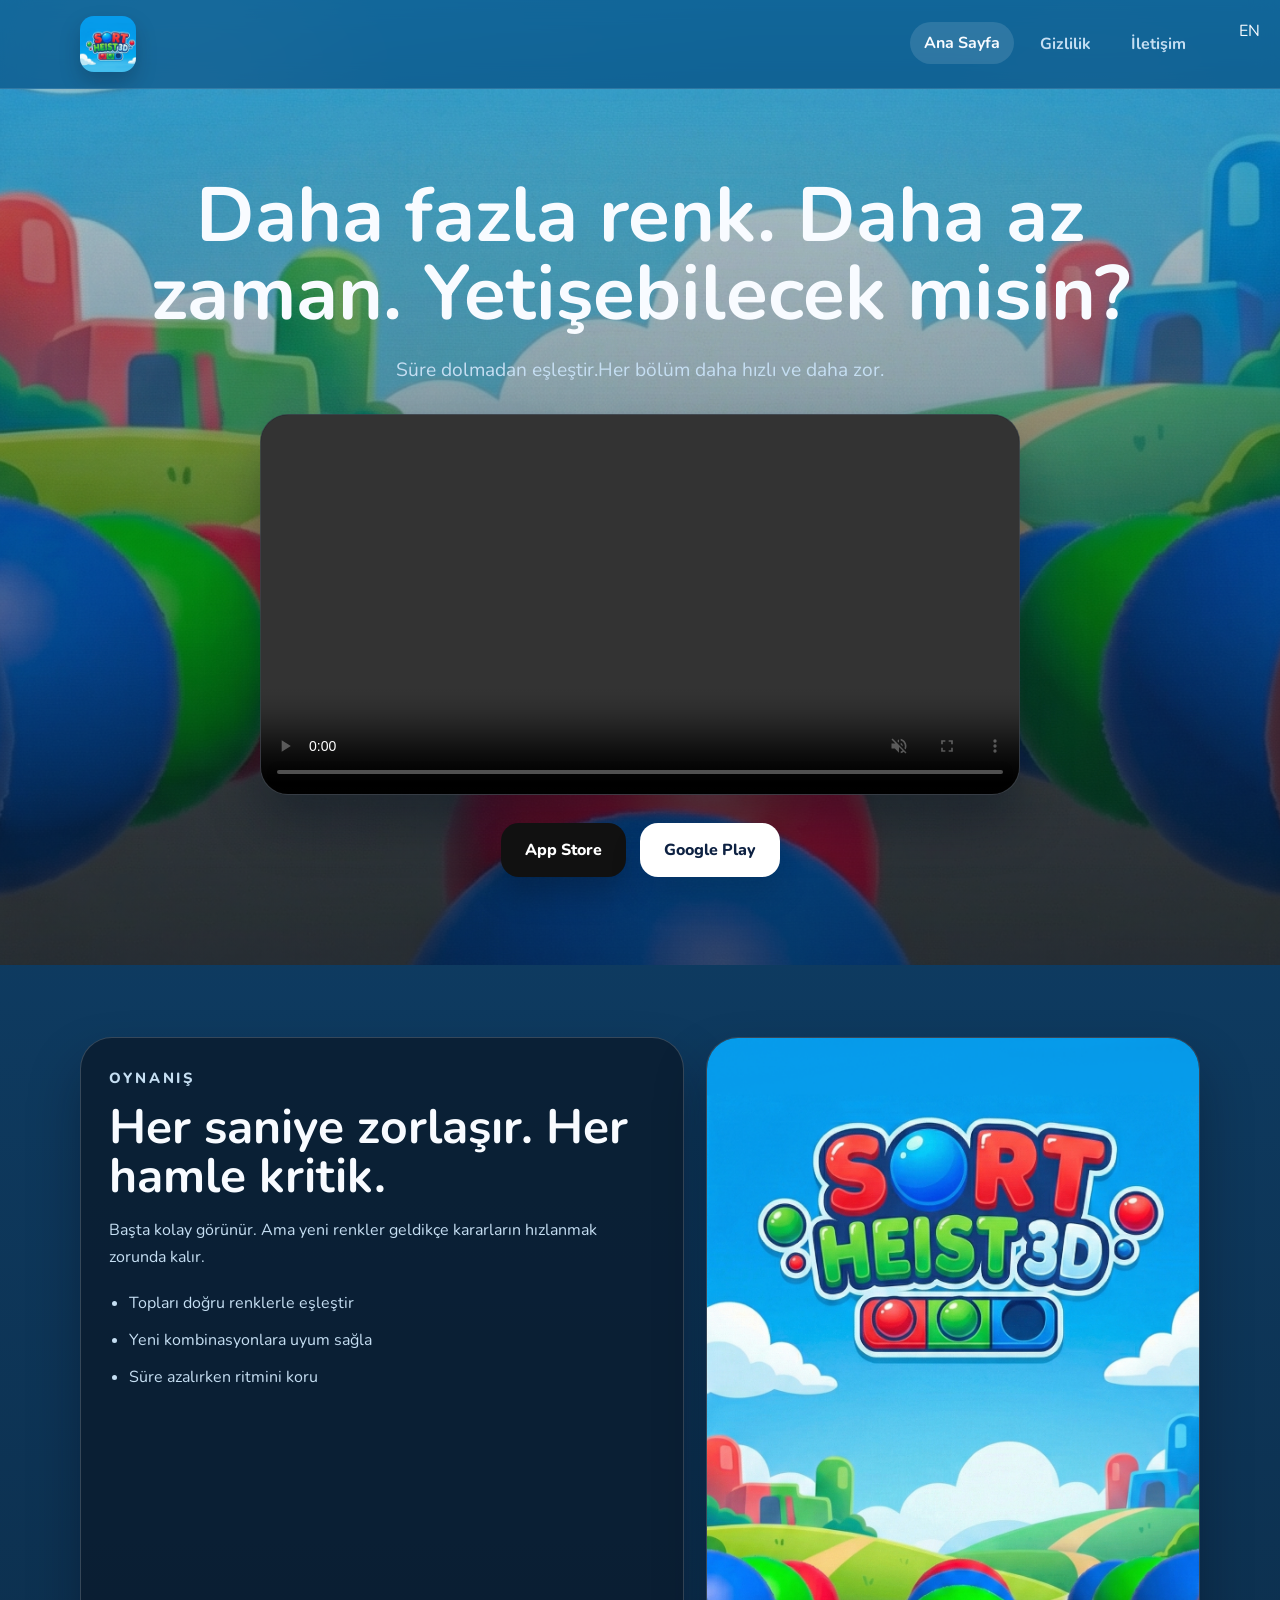
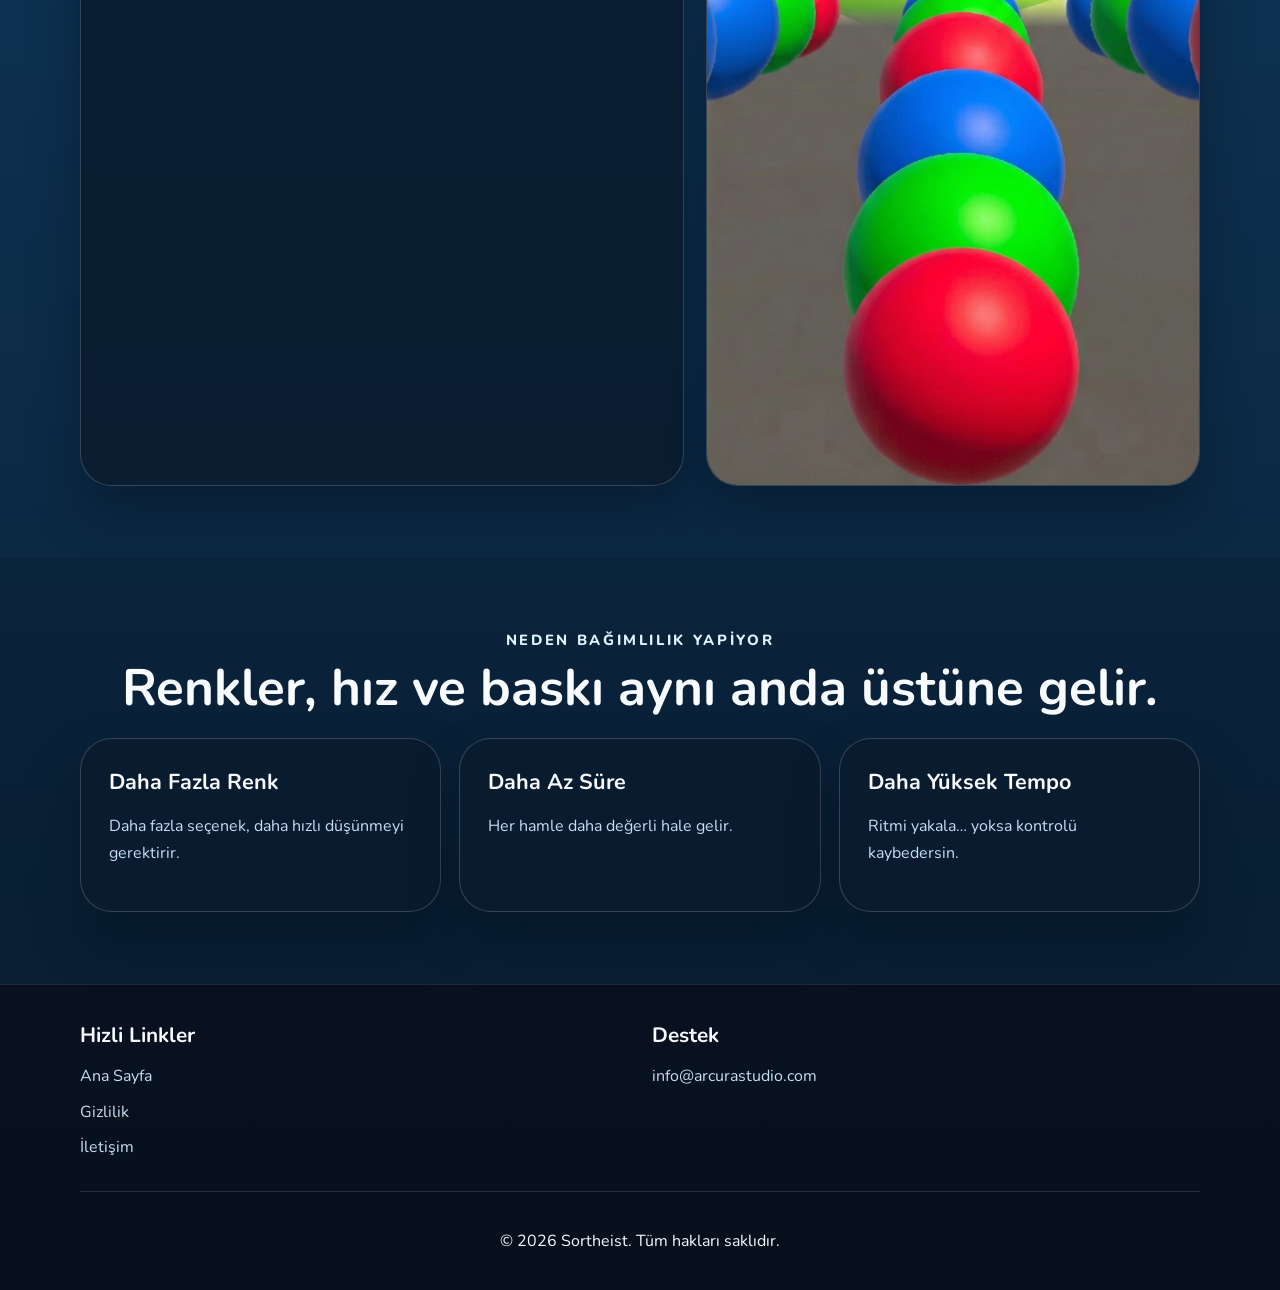
==== tr/index.html @ 2843932d "Update index.html" ====
<!DOCTYPE html>
<html lang="tr">
<head>
  <meta charset="UTF-8">
  <meta name="viewport" content="width=device-width, initial-scale=1.0">
  <title>Sort Heist 3D | Sortheist Games</title>
  <meta
    name="description"
    content="Sort Heist 3D icin resmi oyun tanitimi, store baglantilari ve destek sayfalari."
  >
  <meta name="theme-color" content="#1293d8">
  <link rel="icon" type="image/png" href="/assets/icon2014.png">
  <link rel="preconnect" href="https://fonts.googleapis.com">
  <link rel="preconnect" href="https://fonts.gstatic.com" crossorigin>
  <link
    href="https://fonts.googleapis.com/css2?family=Nunito:wght@400;600;700;800&display=swap"
    rel="stylesheet"
  >
  <link rel="stylesheet" href="/style.css">
</head>
<body>
  <div class="site-bg"></div>
  <header class="site-header">
    <div class="container nav-shell">
      <div style="position:absolute; right:20px; top:20px;">
        <a href="/">EN</a>
      </div>
      <a class="brand" href="/index.html" aria-label="Sortheist Games ana sayfa">
        <img src="/assets/icon2014.png" alt="Sortheist Games logo">
      </a>

      <button class="menu-toggle" type="button" aria-expanded="false" aria-controls="site-nav">
        Menu
      </button>

      <nav class="site-nav" id="site-nav">
        <a class="is-active" href="/tr/index.html">Ana Sayfa</a>
        <a href="/tr/gizlilik.html">Gizlilik</a>
       <!--  <a href="/tr/guvenlik.html">Güvenlik</a> -->
        <a href="/tr/iletisim.html">İletişim</a>
      </nav>
    </div>
  </header>

  <main>
    <section class="hero hero-home">
      <div class="hero-backdrop"></div>
      <div class="container hero-content">
        <h1>Daha fazla renk. Daha az zaman. Yetişebilecek misin?</h1>
        <p class="hero-copy">
          Süre dolmadan eşleştir.Her bölüm daha hızlı ve daha zor.
        </p>
        <div class="hero-media">
          <video
            class="hero-video"
            src="/assets/sortheist3d.mp4"
            autoplay
            muted
            loop
            playsinline
            controls
            preload="metadata"
          ></video>
        </div>
        <div class="hero-actions">
          <a class="button button-dark" href="https://apps.apple.com" target="_blank" rel="noreferrer">App Store</a>
          <a class="button button-light" href="https://play.google.com/store" target="_blank" rel="noreferrer">Google Play</a>
        </div>
      </div>
    </section>

    <section class="section">
      <div class="container info-grid" id="oyun">
        <article class="card card-feature">
          <p class="eyebrow">Oynanış</p>
          <h2>Her saniye zorlaşır. Her hamle kritik.</h2>
          <p>
            Başta kolay görünür.
Ama yeni renkler geldikçe kararların hızlanmak zorunda kalır.
          </p>
          <ul class="bullet-list">
            <li>Topları doğru renklerle eşleştir</li>
            <li>Yeni kombinasyonlara uyum sağla</li>
            <li>Süre azalırken ritmini koru</li>
          </ul>
        </article>

        <article class="card card-image">
          <img src="/assets/mainmenu.png" alt="Sort Heist 3D ana menu gorseli">
        </article>
      </div>
    </section>

    <section class="section section-soft">
      <div class="container">
        <div class="section-heading">
          <p class="eyebrow">Neden Bağımlılık Yapiyor</p>
          <h2>Renkler, hız ve baskı aynı anda üstüne gelir.</h2>
        </div>

        <div class="three-up">
          <article class="card mini-card">
            <h3>Daha Fazla Renk</h3>
            <p>Daha fazla seçenek, daha hızlı düşünmeyi gerektirir.
            </p>
          </article>
          <article class="card mini-card">
            <h3>Daha Az Süre</h3>
            <p>Her hamle daha değerli hale gelir.

            </p>
          </article>
          <article class="card mini-card">
            <h3>Daha Yüksek Tempo</h3>
            <p>Ritmi yakala… yoksa kontrolü kaybedersin.
            </p>
          </article>
        </div>
      </div>
    </section>
  </main>

  <footer class="site-footer">
    <div class="container footer-grid">
      <div>
        <h3>Hizli Linkler</h3>
        <a href="/tr/index.html">Ana Sayfa</a>
        <a href="/tr/gizlilik.html">Gizlilik</a>
      <!--  <a href="/tr/guvenlik.html">Güvenlik</a> -->
        <a href="/tr/iletisim.html">İletişim</a>
      </div>

      <div>
        <h3>Destek</h3>
        <a href="/mailto:info@arcurastudio.com">info@arcurastudio.com</a>
      </div>
    </div>

    <div class="container footer-bottom">
      <p>&copy; <span id="year"></span> Sortheist. Tüm hakları saklıdır.</p>
    </div>
  </footer>

  <script src="/script.js"></script>
</body>
</html>
---- style.css ----
:root {
  --bg: #0b1f31;
  --bg-deep: #11263a;
  --surface: rgba(10, 28, 46, 0.82);
  --surface-soft: rgba(255, 255, 255, 0.1);
  --line: rgba(255, 255, 255, 0.18);
  --text: #f8fbff;
  --muted: #c5def2;
  --blue: #2fb8ff;
  --blue-strong: #0f8ee0;
  --green: #38dc7a;
  --shadow: 0 28px 50px rgba(4, 12, 25, 0.35);
  --radius-xl: 32px;
  --radius-lg: 24px;
  --radius-md: 18px;
}

* {
  box-sizing: border-box;
}

html {
  scroll-behavior: smooth;
}

body {
  margin: 0;
  color: var(--text);
  background:
    radial-gradient(circle at top left, rgba(47, 184, 255, 0.28), transparent 24%),
    linear-gradient(180deg, #1293d8 0%, #0f416b 18%, #0a1e31 100%);
  font-family: "Nunito", "Segoe UI", sans-serif;
}

img {
  display: block;
  max-width: 100%;
}

a {
  color: inherit;
  text-decoration: none;
}

.site-bg {
  position: fixed;
  inset: 0;
  pointer-events: none;
  background:
    radial-gradient(circle at 15% 12%, rgba(255, 255, 255, 0.14), transparent 16%),
    radial-gradient(circle at 85% 18%, rgba(255, 255, 255, 0.1), transparent 14%);
  opacity: 0.8;
}

.container {
  width: min(1120px, calc(100% - 32px));
  margin: 0 auto;
}

.site-header {
  position: sticky;
  top: 0;
  z-index: 20;
  backdrop-filter: blur(14px);
  background: rgba(18, 87, 132, 0.74);
  border-bottom: 1px solid rgba(255, 255, 255, 0.12);
}

.nav-shell {
  display: flex;
  align-items: center;
  justify-content: space-between;
  gap: 18px;
  min-height: 88px;
}

.brand {
  display: inline-flex;
  align-items: center;
  gap: 14px;
  font-weight: 800;
  font-size: 1.9rem;
}

.brand img {
  width: 56px;
  height: 56px;
  object-fit: cover;
  border-radius: 14px;
  box-shadow: 0 10px 20px rgba(6, 23, 39, 0.25);
}

.site-nav {
  display: flex;
  align-items: center;
  gap: 12px;
}

.site-nav a {
  padding: 10px 14px;
  border-radius: 999px;
  color: var(--muted);
  font-weight: 700;
  transition: background 160ms ease, color 160ms ease, transform 160ms ease;
}

.site-nav a:hover,
.site-nav a.is-active {
  color: var(--text);
  background: rgba(255, 255, 255, 0.12);
  transform: translateY(-1px);
}

.menu-toggle {
  display: none;
  padding: 12px 14px;
  border: 0;
  border-radius: 14px;
  background: rgba(255, 255, 255, 0.12);
  color: var(--text);
  font: inherit;
  font-weight: 800;
}

.hero {
  position: relative;
  overflow: hidden;
}

.hero-home {
  min-height: 76vh;
  display: grid;
  place-items: center;
}

.hero-page {
  min-height: 42vh;
  display: grid;
  place-items: center;
}

.hero-backdrop {
  position: absolute;
  inset: 0;
  background:
    linear-gradient(180deg, rgba(9, 34, 55, 0.24) 0%, rgba(8, 20, 31, 0.68) 100%),
    url("assets/mainmenu.png") center/cover no-repeat;
  filter: saturate(1.05);
  transform: scale(1.02);
}

.hero-page .hero-backdrop {
  opacity: 0.58;
}

.hero-content {
  position: relative;
  z-index: 1;
  padding: 88px 0;
  text-align: center;
}

.hero-content h1,
.section-heading h2,
.card-feature h2,
.studio-copy h2,
.page-copy h2 {
  margin: 0;
  font-size: clamp(2.5rem, 6vw, 4.8rem);
  line-height: 1.02;
}

.hero-copy,
.card p,
.page-copy p,
.footer-grid p,
.footer-grid a,
.bullet-list,
.meta-list {
  color: var(--muted);
  line-height: 1.7;
}

.hero-copy {
  width: min(760px, 100%);
  margin: 20px auto 0;
  font-size: 1.2rem;
}

.hero-media {
  width: min(760px, 100%);
  margin: 28px auto 0;
}

.hero-video {
  display: block;
  width: 100%;
  border: 1px solid var(--line);
  border-radius: 28px;
  background: rgba(5, 12, 22, 0.85);
  box-shadow: var(--shadow);
}

.eyebrow {
  margin: 0 0 12px;
  color: #dff6ff;
  font-size: 0.92rem;
  font-weight: 800;
  letter-spacing: 0.18em;
  text-transform: uppercase;
}

.hero-actions,
.button-row {
  display: flex;
  justify-content: center;
  flex-wrap: wrap;
  gap: 14px;
  margin-top: 28px;
}

.button {
  display: inline-flex;
  align-items: center;
  justify-content: center;
  min-height: 54px;
  padding: 0 24px;
  border-radius: 18px;
  font-weight: 800;
  transition: transform 160ms ease, box-shadow 160ms ease, background 160ms ease;
}

.button:hover,
.text-link:hover {
  transform: translateY(-2px);
}

.button-dark {
  background: #111;
  color: #fff;
  box-shadow: 0 18px 30px rgba(0, 0, 0, 0.24);
}

.button-light {
  background: #fff;
  color: #0d2142;
  box-shadow: 0 18px 30px rgba(6, 25, 42, 0.18);
}

.button-outline {
  background: rgba(255, 255, 255, 0.08);
  border: 1px solid var(--line);
}

.section {
  padding: 72px 0;
}

.section-soft {
  background: rgba(5, 15, 26, 0.18);
}

.section-heading {
  margin-bottom: 24px;
  text-align: center;
}

.section-heading h2 {
  font-size: clamp(2rem, 5vw, 3.2rem);
}

.info-grid,
.promo-grid,
.split-grid,
.contact-grid {
  display: grid;
  gap: 22px;
}

.info-grid {
  grid-template-columns: 1.1fr 0.9fr;
}

.contact-grid {
  grid-template-columns: repeat(3, minmax(0, 1fr));
}

.split-grid {
  grid-template-columns: 0.9fr 1.1fr;
}

.three-up {
  display: grid;
  grid-template-columns: repeat(3, minmax(0, 1fr));
  gap: 18px;
}

.card {
  background: var(--surface);
  border: 1px solid var(--line);
  border-radius: var(--radius-xl);
  box-shadow: var(--shadow);
}

.card-feature,
.mini-card,
.page-copy,
.contact-card {
  padding: 28px;
}

.card-feature h2,
.studio-copy h2,
.page-copy h2 {
  font-size: clamp(2rem, 5vw, 3rem);
  margin-bottom: 16px;
}

.card-image {
  overflow: hidden;
  min-height: 100%;
}

.card-image img {
  width: 100%;
  height: 100%;
  object-fit: cover;
}

.bullet-list,
.meta-list {
  margin: 18px 0 0;
  padding-left: 20px;
}

.bullet-list li + li,
.meta-list li + li {
  margin-top: 10px;
}

.mini-card h3,
.contact-card h3 {
  margin: 0 0 10px;
  font-size: 1.35rem;
}

.studio-card {
  display: grid;
  grid-template-columns: 1fr auto;
  gap: 20px;
  align-items: center;
  padding: 28px;
}

.studio-logo img {
  width: 180px;
  border-radius: 28px;
  box-shadow: 0 22px 34px rgba(2, 12, 22, 0.28);
}

.text-link {
  display: inline-flex;
  margin-top: 18px;
  color: #fff;
  font-weight: 800;
}

.page-stack {
  display: grid;
  gap: 20px;
}

.site-footer {
  padding: 36px 0 22px;
  background: rgba(7, 15, 28, 0.88);
  border-top: 1px solid rgba(255, 255, 255, 0.1);
}

.footer-grid {
  display: grid;
  grid-template-columns: 1fr 1fr;
  gap: 24px;
}

.footer-grid h3 {
  margin-top: 0;
  margin-bottom: 14px;
  font-size: 1.3rem;
}

.footer-grid a {
  display: block;
  margin-bottom: 8px;
}

.footer-bottom {
  margin-top: 22px;
  padding-top: 22px;
  border-top: 1px solid rgba(255, 255, 255, 0.12);
  text-align: center;
}

@media (max-width: 960px) {
  .info-grid,
  .split-grid,
  .three-up,
  .contact-grid,
  .footer-grid,
  .studio-card {
    grid-template-columns: 1fr;
  }

  .studio-logo {
    justify-self: start;
  }
}

@media (max-width: 760px) {
  .container {
    width: min(100% - 20px, 1120px);
  }

  .nav-shell {
    min-height: 78px;
    flex-wrap: wrap;
    padding: 14px 0;
  }

  .brand {
    font-size: 1.35rem;
  }

  .brand img {
    width: 48px;
    height: 48px;
  }

  .menu-toggle {
    display: inline-flex;
  }

  .site-nav {
    display: none;
    width: 100%;
    flex-direction: column;
    align-items: stretch;
    padding-bottom: 8px;
  }

  .site-nav.is-open {
    display: flex;
  }

  .site-nav a {
    width: 100%;
    text-align: center;
  }

  .hero-home {
    min-height: 68vh;
  }

  .hero-content {
    padding: 74px 0 60px;
  }

  .hero-content h1,
  .section-heading h2,
  .card-feature h2,
  .studio-copy h2,
  .page-copy h2 {
    font-size: clamp(2.2rem, 10vw, 3.2rem);
  }

  .hero-copy {
    font-size: 1.05rem;
  }

  .hero-media {
    margin-top: 22px;
  }

  .button,
  .button-row .button {
    width: 100%;
  }

  .section {
    padding: 58px 0;
  }

  .card,
  .card-feature,
  .mini-card,
  .page-copy,
  .contact-card {
    border-radius: 24px;
  }
}
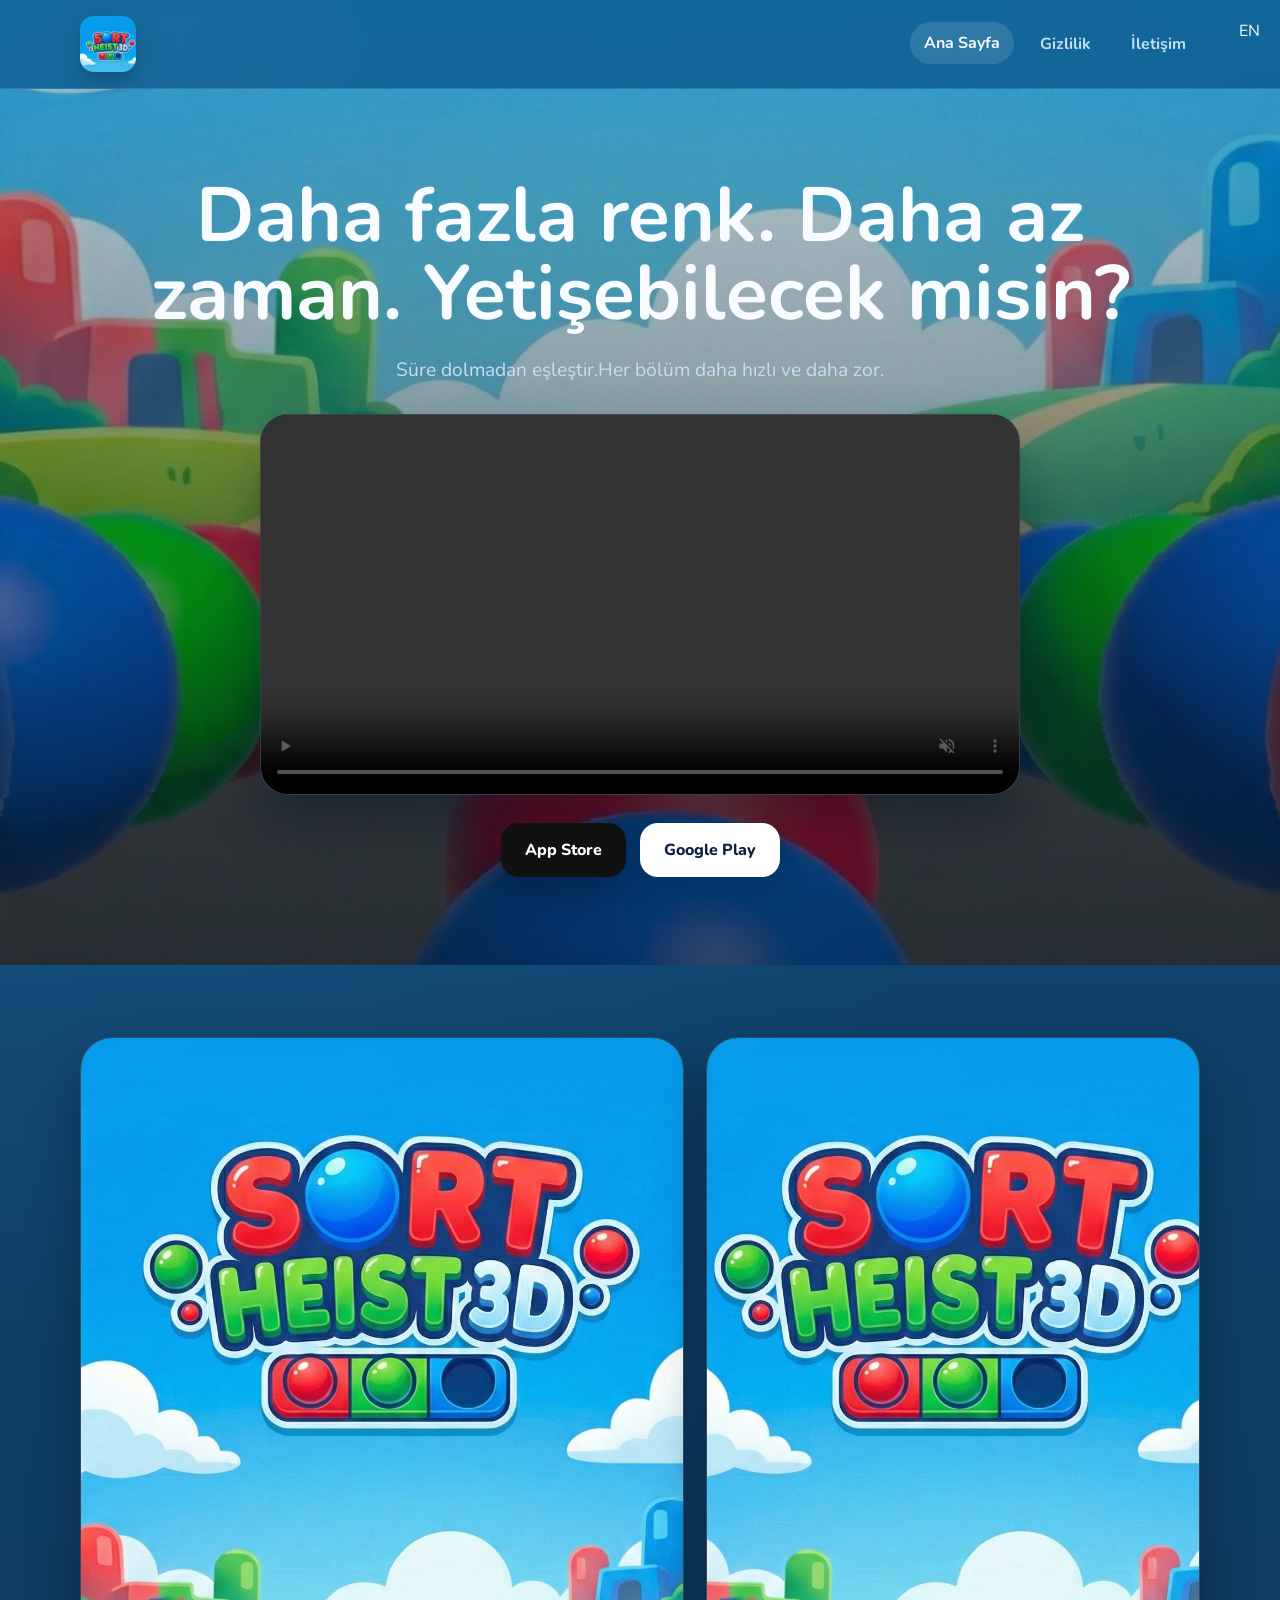
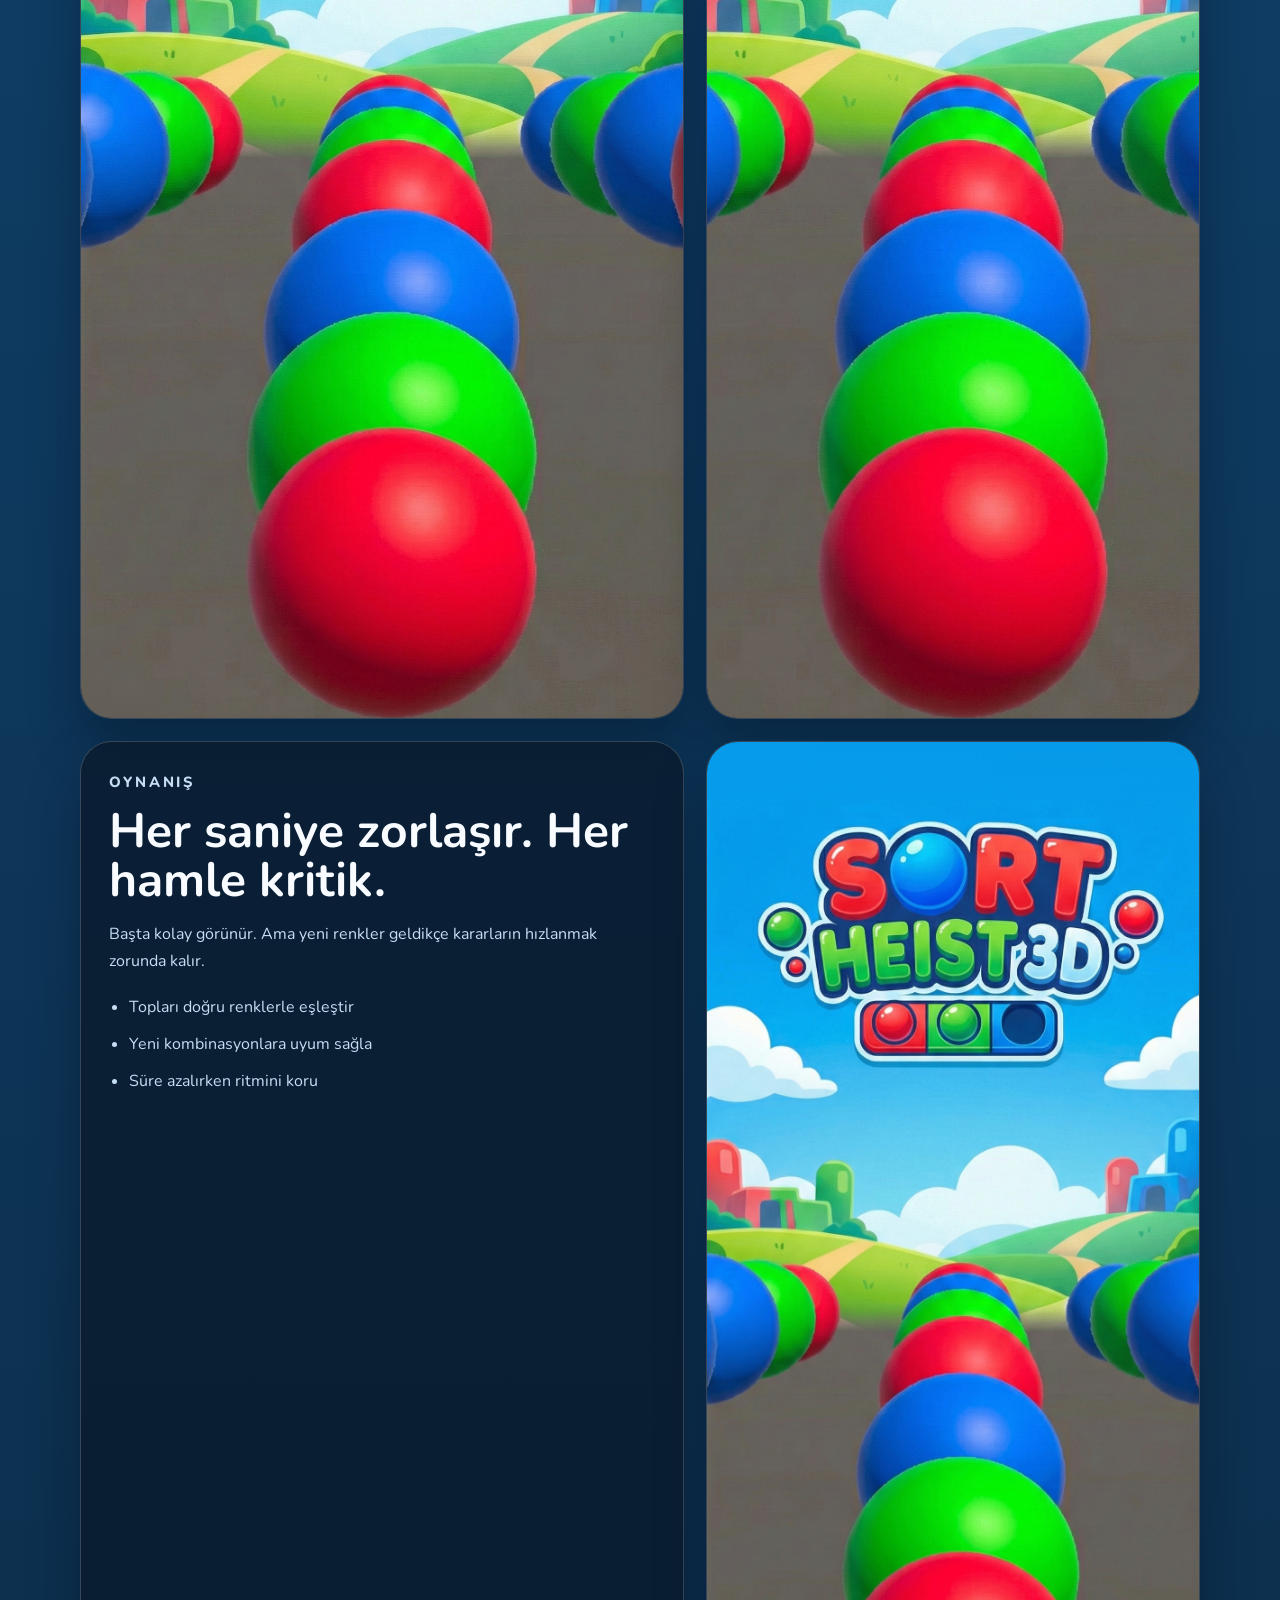
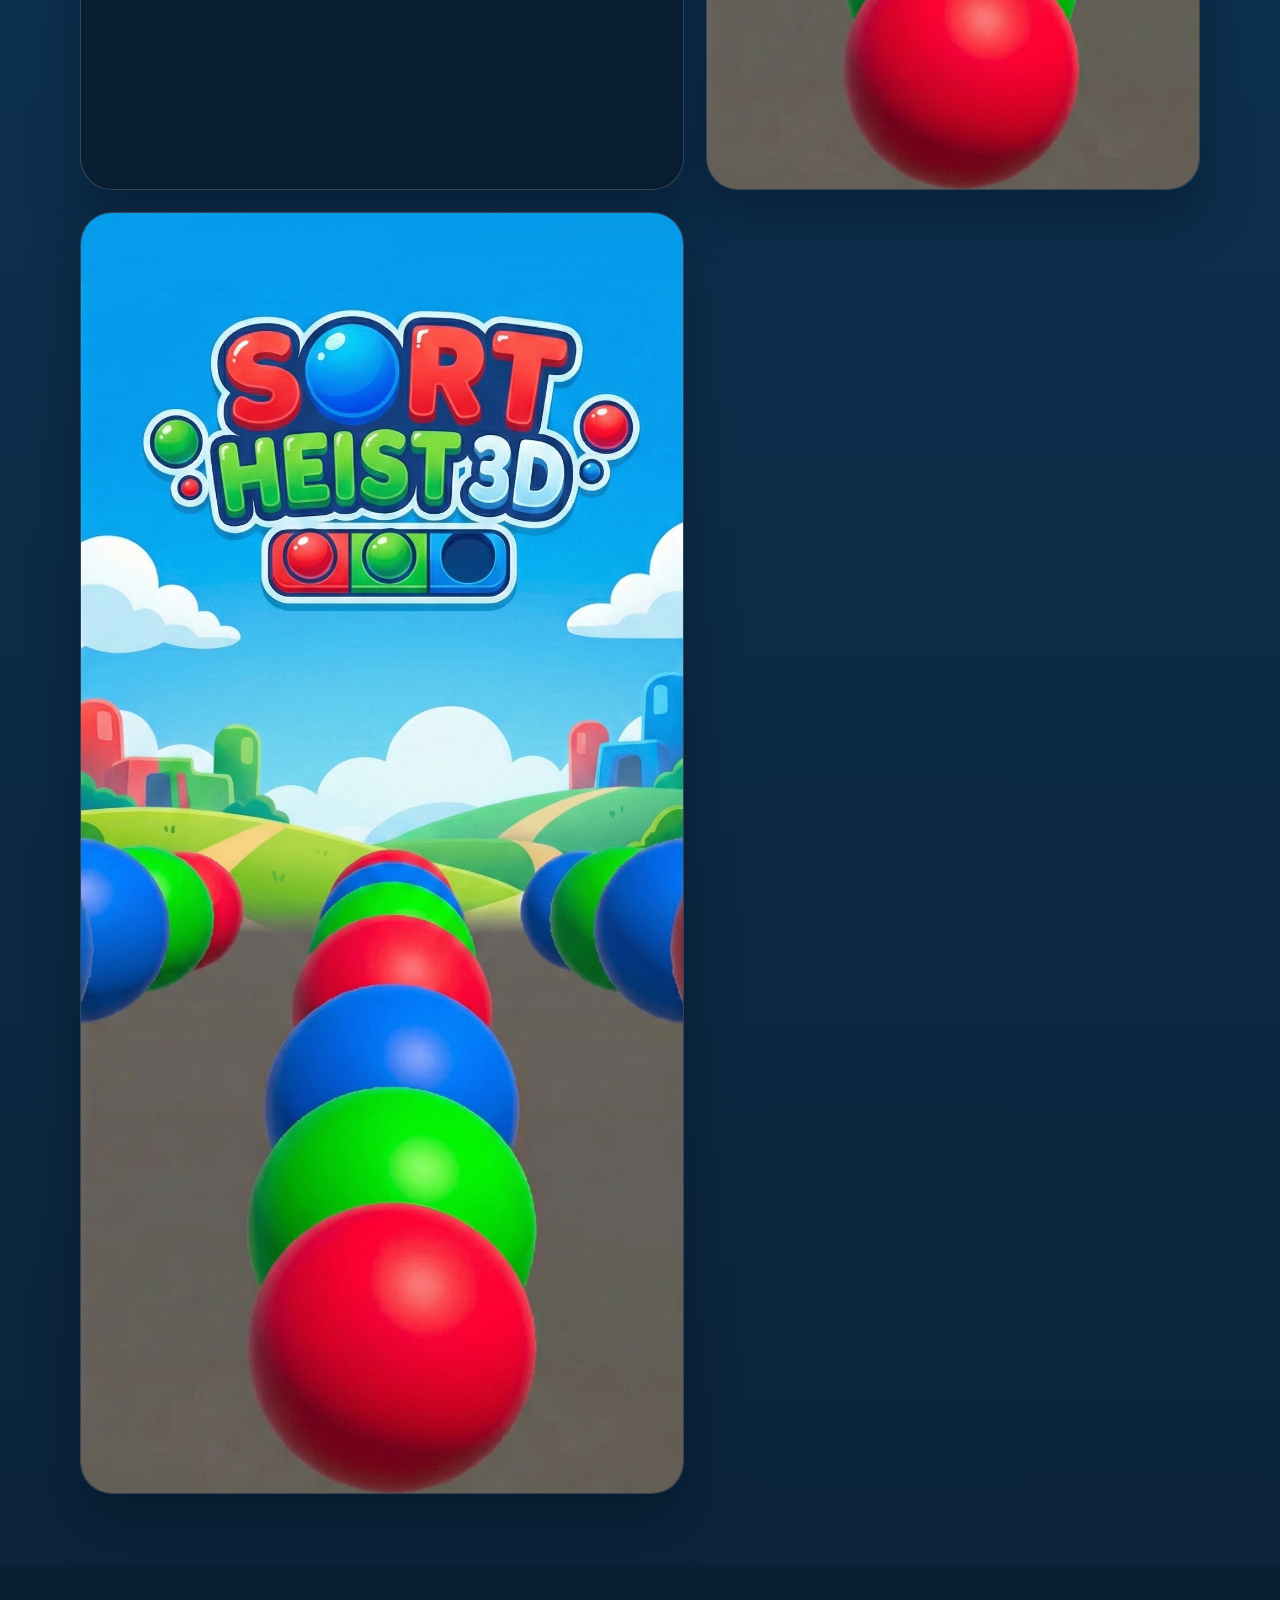
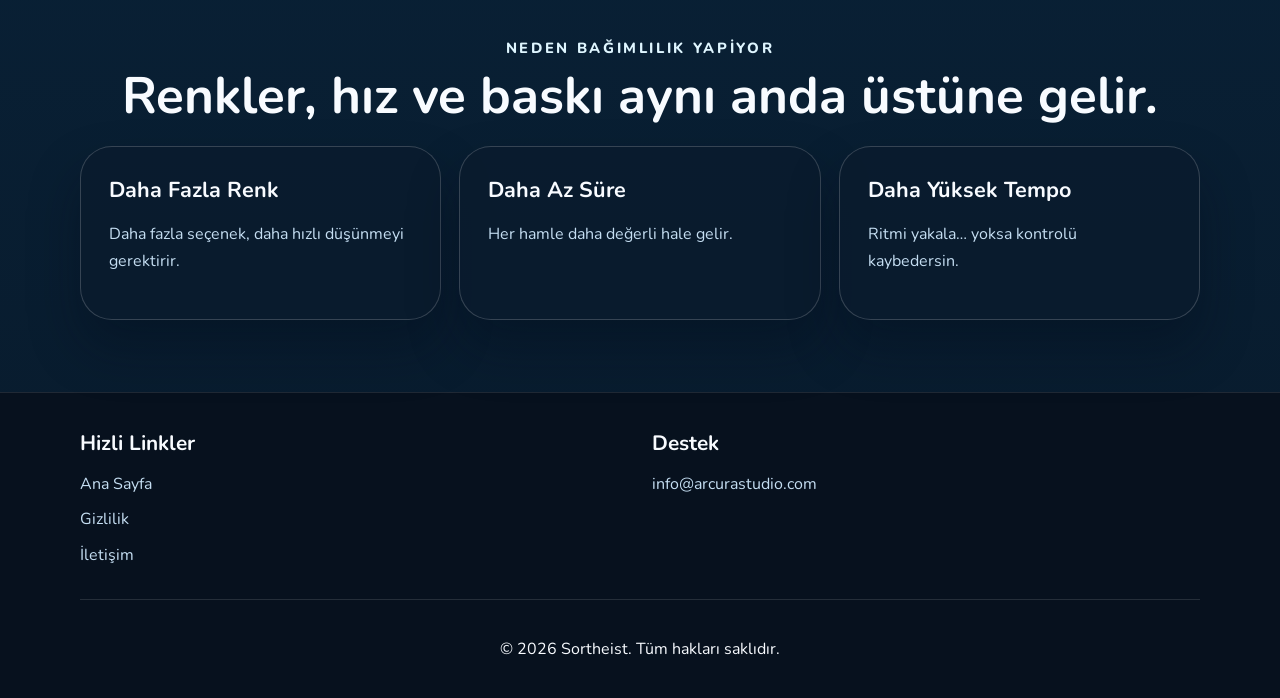
==== commit 4ef3d6e9: "Update index.html" ====
--- a/tr/index.html
+++ b/tr/index.html
@@ -71,6 +71,12 @@
 
     <section class="section">
       <div class="container info-grid" id="oyun">
+        <article class="card card-image">
+          <img src="/assets/mainmenu.png" alt="Sort Heist 3D ana menu gorseli">
+        </article>
+        <article class="card card-image">
+          <img src="/assets/mainmenu.png" alt="Sort Heist 3D ana menu gorseli">
+        </article>
         <article class="card card-feature">
           <p class="eyebrow">Oynanış</p>
           <h2>Her saniye zorlaşır. Her hamle kritik.</h2>
@@ -84,7 +90,9 @@
             <li>Süre azalırken ritmini koru</li>
           </ul>
         </article>
-
+        <article class="card card-image">
+          <img src="/assets/mainmenu.png" alt="Sort Heist 3D ana menu gorseli">
+        </article>
         <article class="card card-image">
           <img src="/assets/mainmenu.png" alt="Sort Heist 3D ana menu gorseli">
         </article>
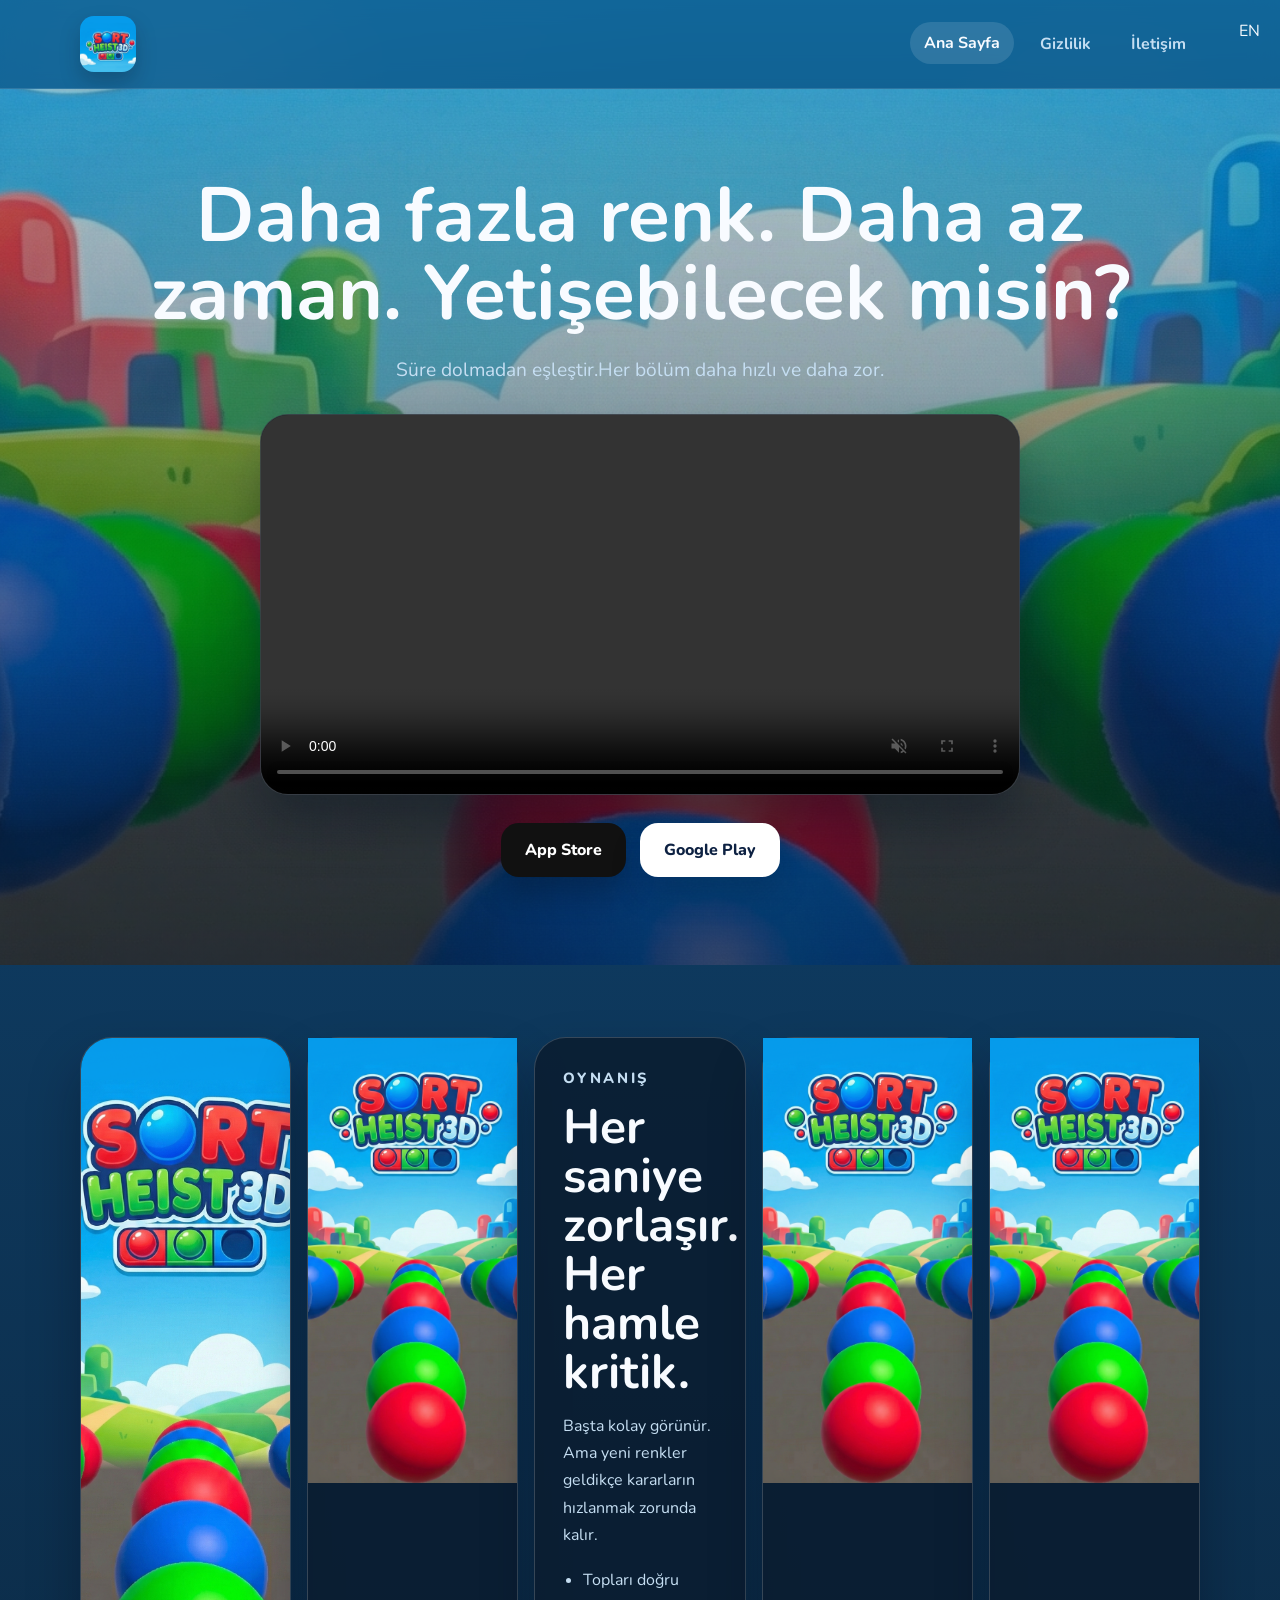
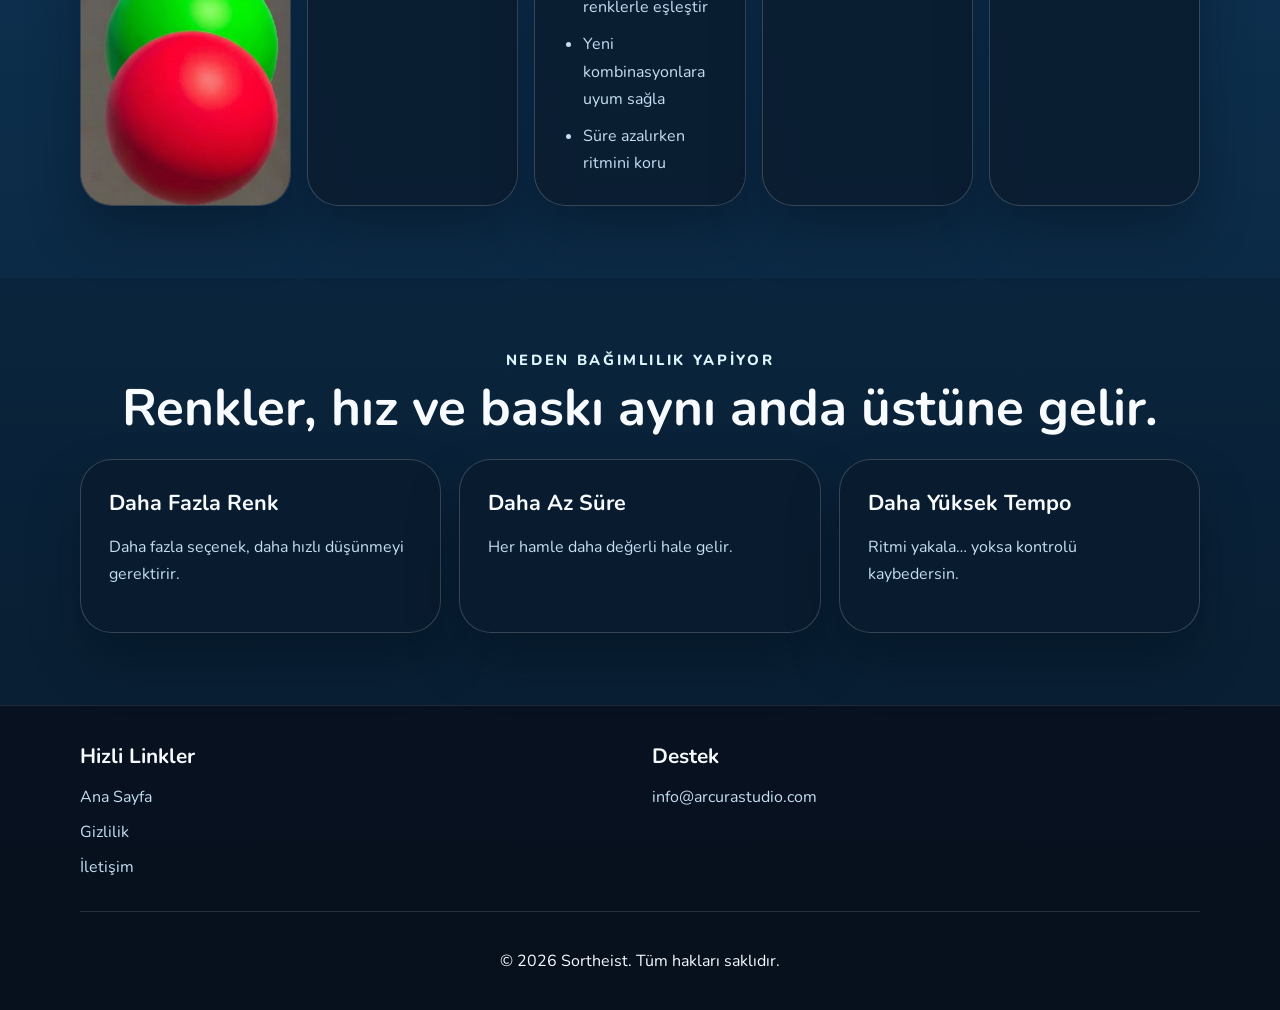
==== commit f2715336: "Update index.html" ====
--- a/tr/index.html
+++ b/tr/index.html
@@ -70,11 +70,11 @@
     </section>
 
     <section class="section">
-      <div class="container info-grid" id="oyun">
+      <div class="container info-grid2" id="oyun">
         <article class="card card-image">
           <img src="/assets/mainmenu.png" alt="Sort Heist 3D ana menu gorseli">
         </article>
-        <article class="card card-image">
+        <article class="card card-image2">
           <img src="/assets/mainmenu.png" alt="Sort Heist 3D ana menu gorseli">
         </article>
         <article class="card card-feature">
@@ -90,10 +90,10 @@
             <li>Süre azalırken ritmini koru</li>
           </ul>
         </article>
-        <article class="card card-image">
+        <article class="card card-image2">
           <img src="/assets/mainmenu.png" alt="Sort Heist 3D ana menu gorseli">
         </article>
-        <article class="card card-image">
+        <article class="card card-image2">
           <img src="/assets/mainmenu.png" alt="Sort Heist 3D ana menu gorseli">
         </article>
       </div>
--- a/style.css
+++ b/style.css
@@ -269,6 +269,21 @@
   font-size: clamp(2rem, 5vw, 3.2rem);
 }
 
+.info-grid2,
+.card-image img2,
+
+.info-grid2 {
+  display: grid;
+  grid-template-columns: repeat(auto-fill, minmax(200px, 1fr));
+  gap: 16px;
+}
+
+.card-image img2 {
+  width: 100%;
+  height: auto;
+  display: block;
+}
+
 .info-grid,
 .promo-grid,
 .split-grid,
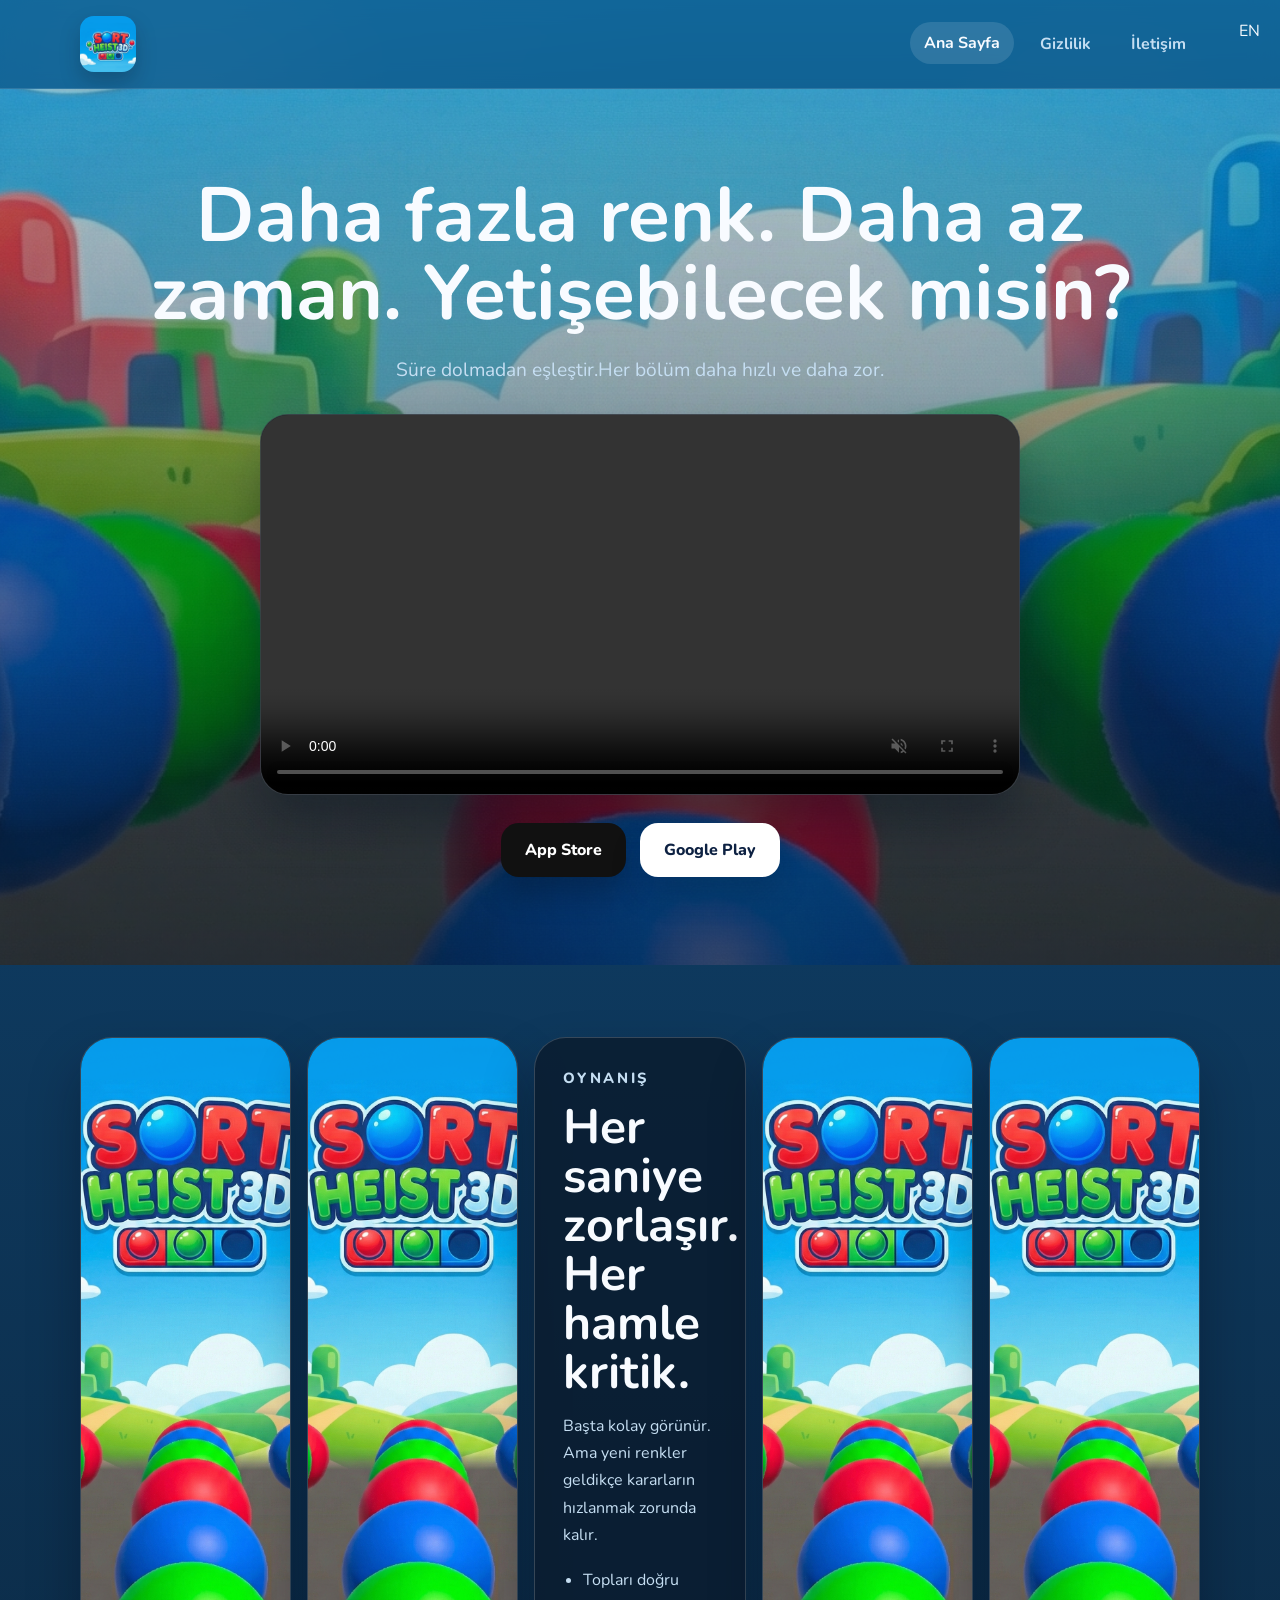
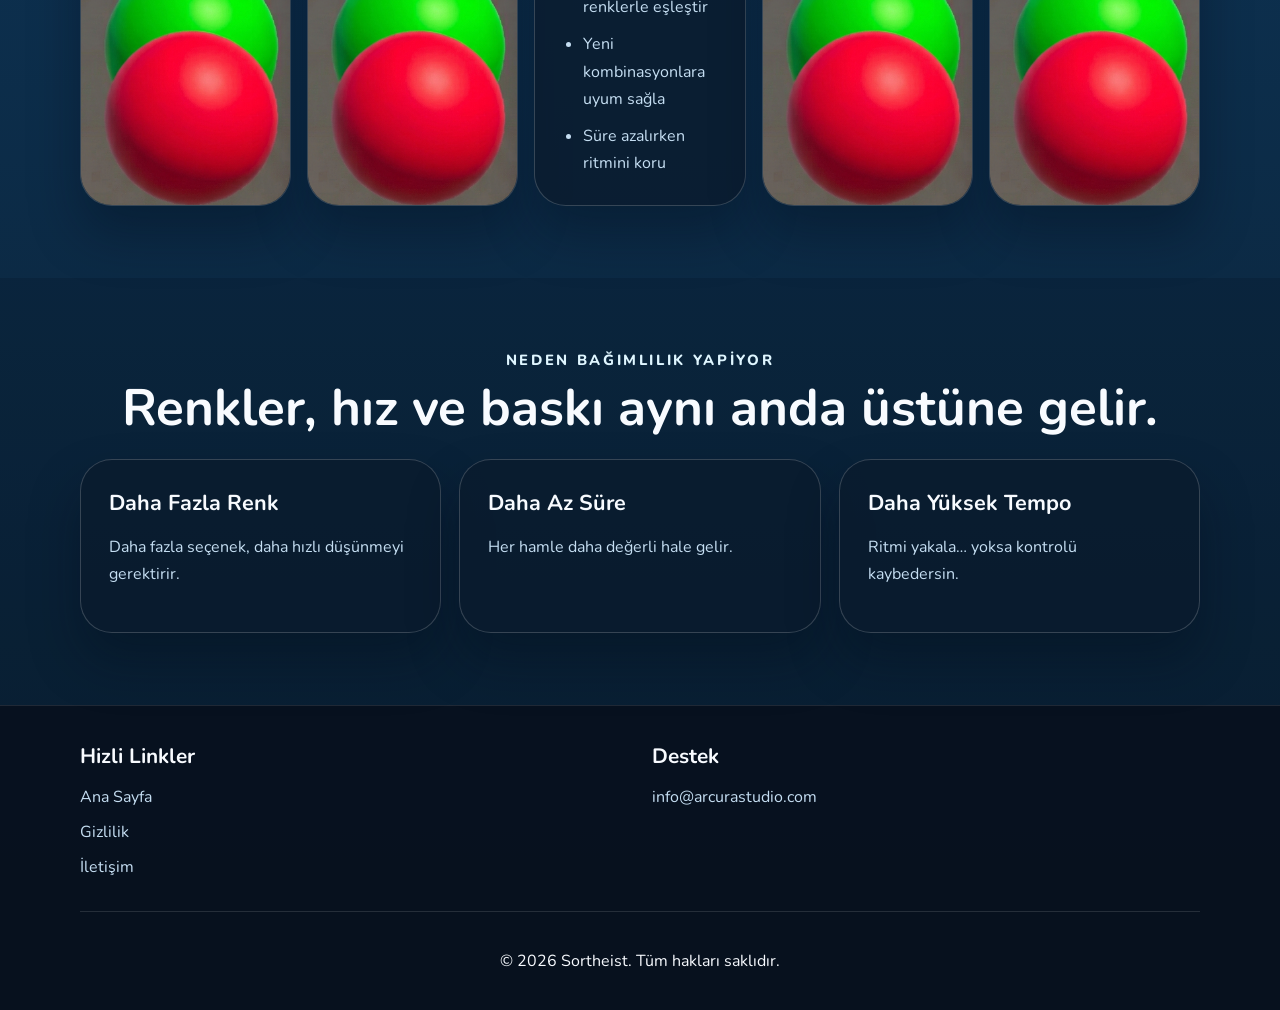
==== commit 4577638f: "Update index.html" ====
--- a/tr/index.html
+++ b/tr/index.html
@@ -74,7 +74,7 @@
         <article class="card card-image">
           <img src="/assets/mainmenu.png" alt="Sort Heist 3D ana menu gorseli">
         </article>
-        <article class="card card-image2">
+        <article class="card card-image">
           <img src="/assets/mainmenu.png" alt="Sort Heist 3D ana menu gorseli">
         </article>
         <article class="card card-feature">
@@ -90,10 +90,10 @@
             <li>Süre azalırken ritmini koru</li>
           </ul>
         </article>
-        <article class="card card-image2">
+        <article class="card card-image">
           <img src="/assets/mainmenu.png" alt="Sort Heist 3D ana menu gorseli">
         </article>
-        <article class="card card-image2">
+        <article class="card card-image">
           <img src="/assets/mainmenu.png" alt="Sort Heist 3D ana menu gorseli">
         </article>
       </div>
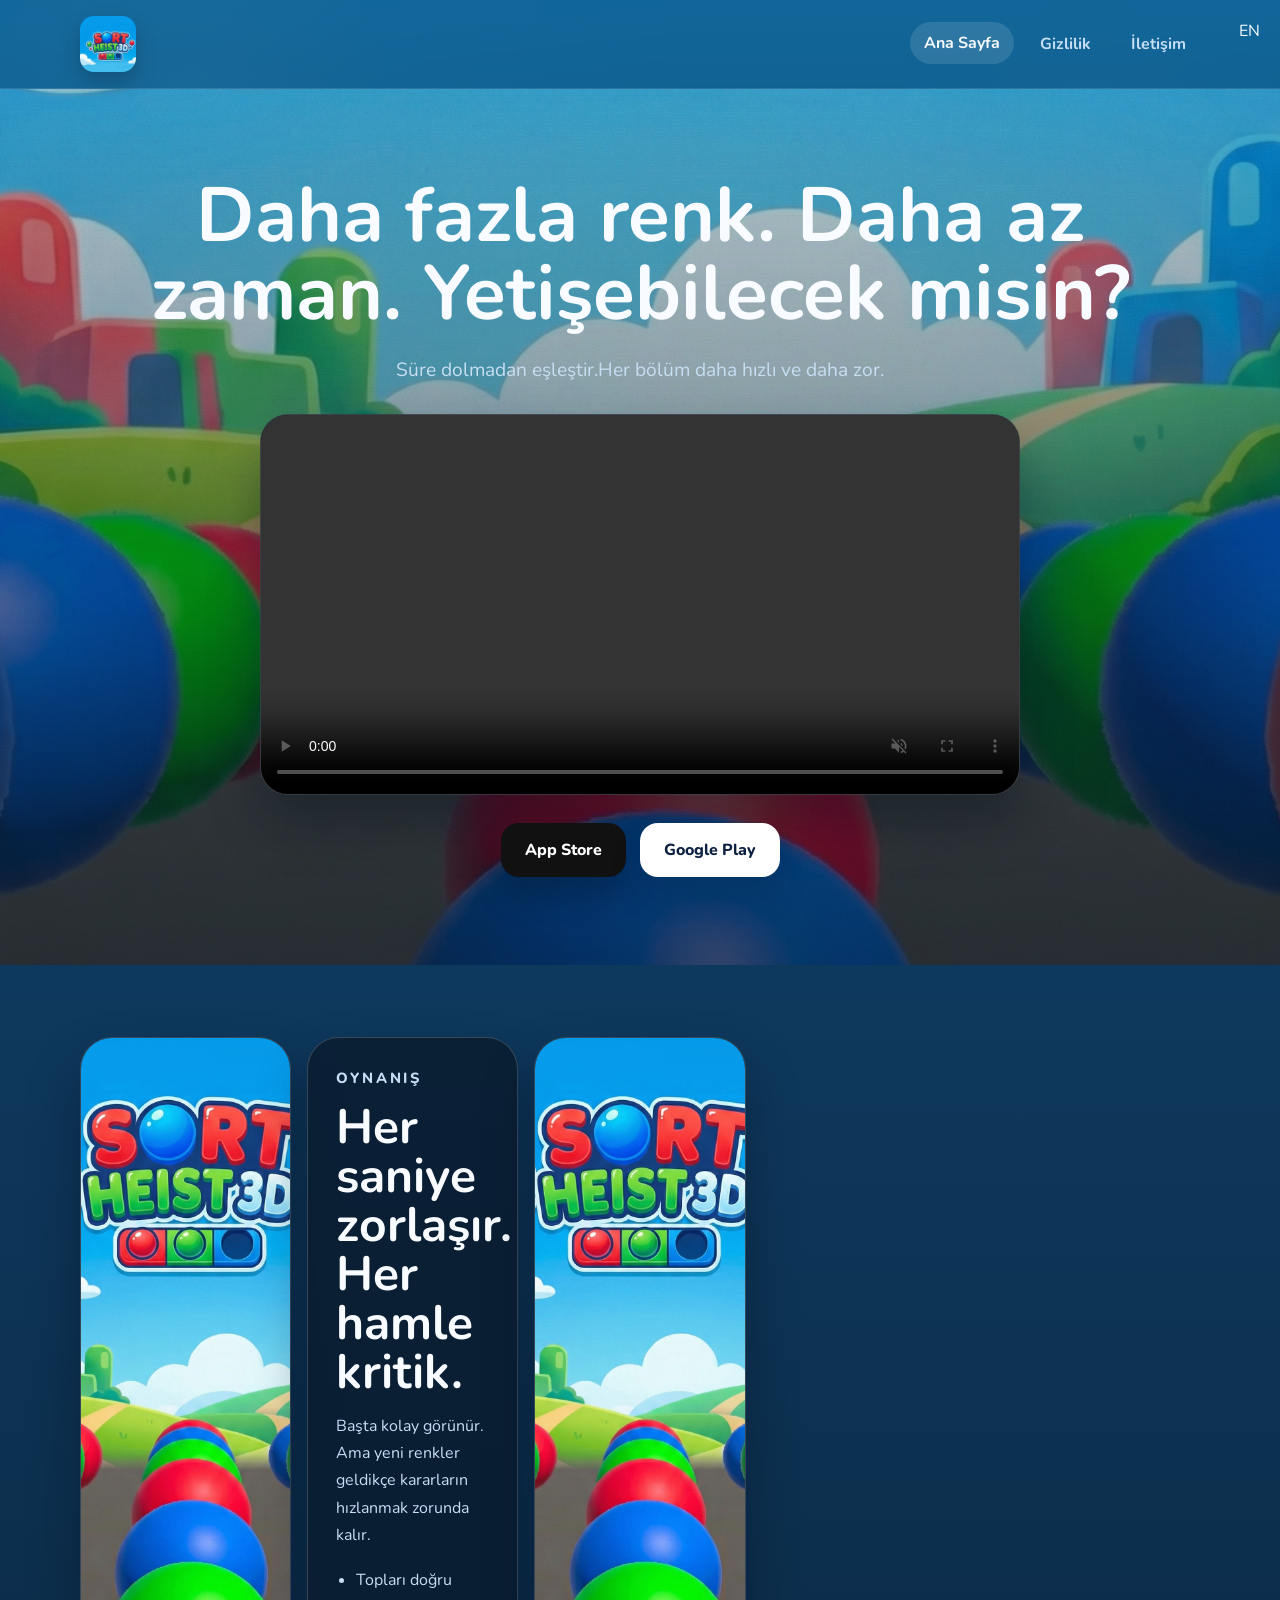
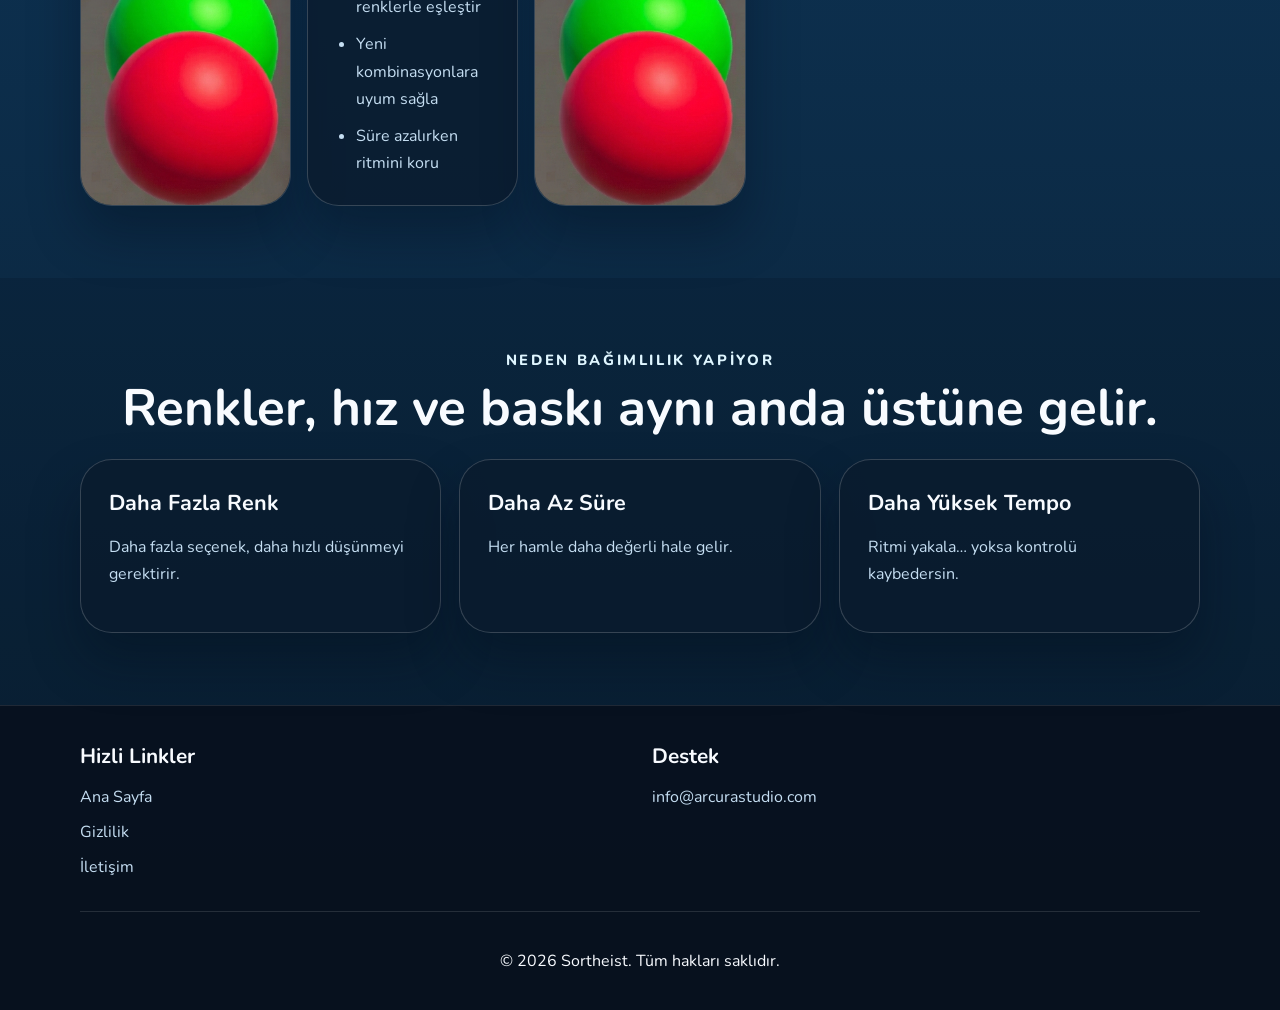
==== commit 09111195: "Update index.html" ====
--- a/tr/index.html
+++ b/tr/index.html
@@ -74,9 +74,7 @@
         <article class="card card-image">
           <img src="/assets/mainmenu.png" alt="Sort Heist 3D ana menu gorseli">
         </article>
-        <article class="card card-image">
-          <img src="/assets/mainmenu.png" alt="Sort Heist 3D ana menu gorseli">
-        </article>
+       
         <article class="card card-feature">
           <p class="eyebrow">Oynanış</p>
           <h2>Her saniye zorlaşır. Her hamle kritik.</h2>
@@ -90,9 +88,7 @@
             <li>Süre azalırken ritmini koru</li>
           </ul>
         </article>
-        <article class="card card-image">
-          <img src="/assets/mainmenu.png" alt="Sort Heist 3D ana menu gorseli">
-        </article>
+        
         <article class="card card-image">
           <img src="/assets/mainmenu.png" alt="Sort Heist 3D ana menu gorseli">
         </article>
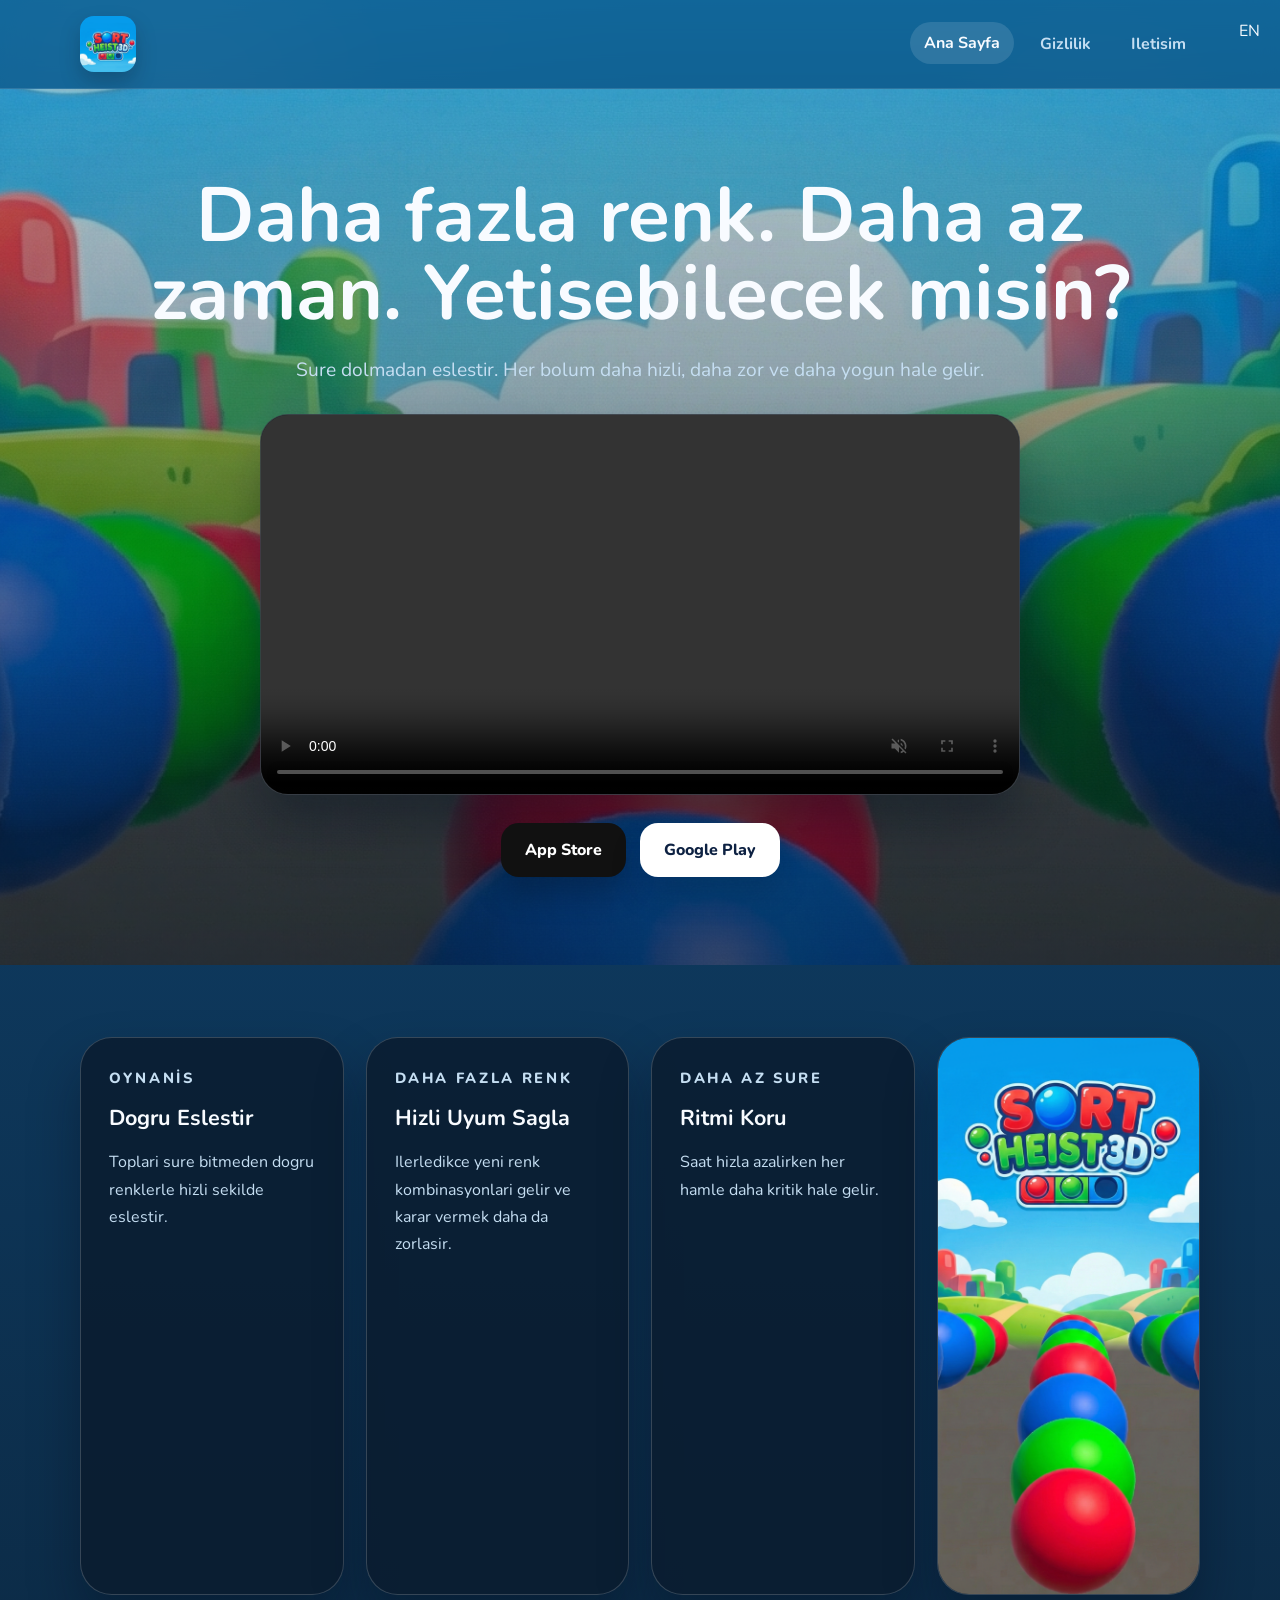
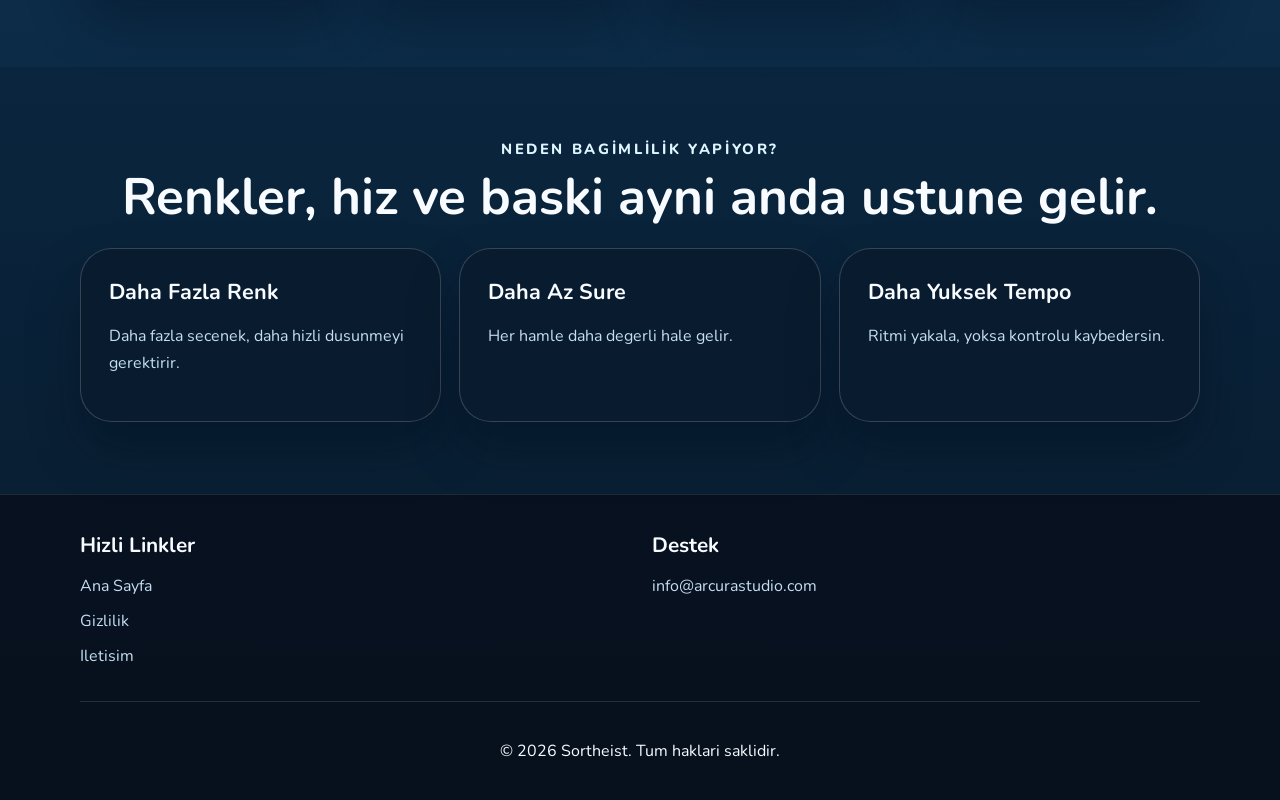
==== commit c7635e66: "Match Turkish home gameplay section to four-column layout" ====
--- a/tr/index.html
+++ b/tr/index.html
@@ -36,8 +36,8 @@
       <nav class="site-nav" id="site-nav">
         <a class="is-active" href="/tr/index.html">Ana Sayfa</a>
         <a href="/tr/gizlilik.html">Gizlilik</a>
-       <!--  <a href="/tr/guvenlik.html">Güvenlik</a> -->
-        <a href="/tr/iletisim.html">İletişim</a>
+        <!-- <a href="/tr/guvenlik.html">Guvenlik</a> -->
+        <a href="/tr/iletisim.html">Iletisim</a>
       </nav>
     </div>
   </header>
@@ -46,9 +46,9 @@
     <section class="hero hero-home">
       <div class="hero-backdrop"></div>
       <div class="container hero-content">
-        <h1>Daha fazla renk. Daha az zaman. Yetişebilecek misin?</h1>
+        <h1>Daha fazla renk. Daha az zaman. Yetisebilecek misin?</h1>
         <p class="hero-copy">
-          Süre dolmadan eşleştir.Her bölüm daha hızlı ve daha zor.
+          Sure dolmadan eslestir. Her bolum daha hizli, daha zor ve daha yogun hale gelir.
         </p>
         <div class="hero-media">
           <video
@@ -70,27 +70,33 @@
     </section>
 
     <section class="section">
-      <div class="container info-grid2" id="oyun">
-        <article class="card card-image">
-          <img src="/assets/mainmenu.png" alt="Sort Heist 3D ana menu gorseli">
+      <div class="container feature-grid-four" id="oyun">
+        <article class="card mini-card">
+          <p class="eyebrow">Oynanis</p>
+          <h3>Dogru Eslestir</h3>
+          <p>
+            Toplari sure bitmeden dogru renklerle hizli sekilde eslestir.
+          </p>
         </article>
-       
-        <article class="card card-feature">
-          <p class="eyebrow">Oynanış</p>
-          <h2>Her saniye zorlaşır. Her hamle kritik.</h2>
+
+        <article class="card mini-card">
+          <p class="eyebrow">Daha Fazla Renk</p>
+          <h3>Hizli Uyum Sagla</h3>
           <p>
-            Başta kolay görünür.
-Ama yeni renkler geldikçe kararların hızlanmak zorunda kalır.
+            Ilerledikce yeni renk kombinasyonlari gelir ve karar vermek daha da zorlasir.
           </p>
-          <ul class="bullet-list">
-            <li>Topları doğru renklerle eşleştir</li>
-            <li>Yeni kombinasyonlara uyum sağla</li>
-            <li>Süre azalırken ritmini koru</li>
-          </ul>
         </article>
-        
-        <article class="card card-image">
-          <img src="/assets/mainmenu.png" alt="Sort Heist 3D ana menu gorseli">
+
+        <article class="card mini-card">
+          <p class="eyebrow">Daha Az Sure</p>
+          <h3>Ritmi Koru</h3>
+          <p>
+            Saat hizla azalirken her hamle daha kritik hale gelir.
+          </p>
+        </article>
+
+        <article class="card card-image feature-preview">
+          <img src="/assets/mainmenu.png" alt="Sort Heist 3D oyun onizlemesi">
         </article>
       </div>
     </section>
@@ -98,26 +104,22 @@
     <section class="section section-soft">
       <div class="container">
         <div class="section-heading">
-          <p class="eyebrow">Neden Bağımlılık Yapiyor</p>
-          <h2>Renkler, hız ve baskı aynı anda üstüne gelir.</h2>
+          <p class="eyebrow">Neden Bagimlilik Yapiyor?</p>
+          <h2>Renkler, hiz ve baski ayni anda ustune gelir.</h2>
         </div>
 
         <div class="three-up">
           <article class="card mini-card">
             <h3>Daha Fazla Renk</h3>
-            <p>Daha fazla seçenek, daha hızlı düşünmeyi gerektirir.
-            </p>
+            <p>Daha fazla secenek, daha hizli dusunmeyi gerektirir.</p>
           </article>
           <article class="card mini-card">
-            <h3>Daha Az Süre</h3>
-            <p>Her hamle daha değerli hale gelir.
-
-            </p>
+            <h3>Daha Az Sure</h3>
+            <p>Her hamle daha degerli hale gelir.</p>
           </article>
           <article class="card mini-card">
-            <h3>Daha Yüksek Tempo</h3>
-            <p>Ritmi yakala… yoksa kontrolü kaybedersin.
-            </p>
+            <h3>Daha Yuksek Tempo</h3>
+            <p>Ritmi yakala, yoksa kontrolu kaybedersin.</p>
           </article>
         </div>
       </div>
@@ -130,18 +132,18 @@
         <h3>Hizli Linkler</h3>
         <a href="/tr/index.html">Ana Sayfa</a>
         <a href="/tr/gizlilik.html">Gizlilik</a>
-      <!--  <a href="/tr/guvenlik.html">Güvenlik</a> -->
-        <a href="/tr/iletisim.html">İletişim</a>
+        <!-- <a href="/tr/guvenlik.html">Guvenlik</a> -->
+        <a href="/tr/iletisim.html">Iletisim</a>
       </div>
 
       <div>
         <h3>Destek</h3>
-        <a href="/mailto:info@arcurastudio.com">info@arcurastudio.com</a>
+        <a href="mailto:info@arcurastudio.com">info@arcurastudio.com</a>
       </div>
     </div>
 
     <div class="container footer-bottom">
-      <p>&copy; <span id="year"></span> Sortheist. Tüm hakları saklıdır.</p>
+      <p>&copy; <span id="year"></span> Sortheist. Tum haklari saklidir.</p>
     </div>
   </footer>
 
--- a/style.css
+++ b/style.css
@@ -285,6 +285,7 @@
 }
 
 .info-grid,
+.feature-grid-four,
 .promo-grid,
 .split-grid,
 .contact-grid {
@@ -294,6 +295,10 @@
 
 .info-grid {
   grid-template-columns: 1.1fr 0.9fr;
+}
+
+.feature-grid-four {
+  grid-template-columns: repeat(4, minmax(0, 1fr));
 }
 
 .contact-grid {
@@ -336,6 +341,10 @@
   min-height: 100%;
 }
 
+.feature-preview {
+  min-height: 100%;
+}
+
 .card-image img {
   width: 100%;
   height: 100%;
@@ -417,6 +426,7 @@
 
 @media (max-width: 960px) {
   .info-grid,
+  .feature-grid-four,
   .split-grid,
   .three-up,
   .contact-grid,
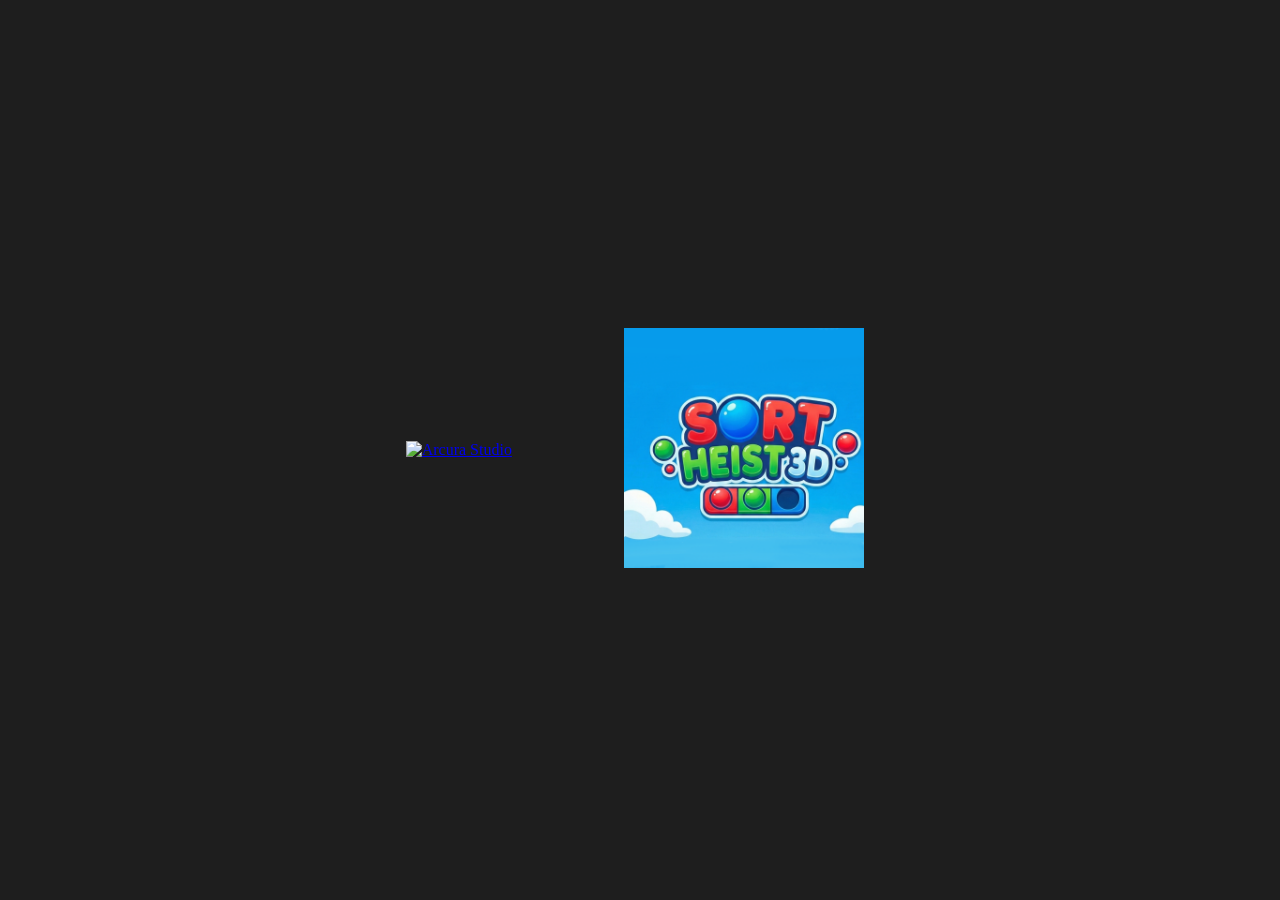
==== commit dc8b2068: "Redirect Turkish landing page to Arcura" ====
--- a/tr/index.html
+++ b/tr/index.html
@@ -1,152 +1 @@
-<!DOCTYPE html>
-<html lang="tr">
-<head>
-  <meta charset="UTF-8">
-  <meta name="viewport" content="width=device-width, initial-scale=1.0">
-  <title>Sort Heist 3D | Sortheist Games</title>
-  <meta
-    name="description"
-    content="Sort Heist 3D icin resmi oyun tanitimi, store baglantilari ve destek sayfalari."
-  >
-  <meta name="theme-color" content="#1293d8">
-  <link rel="icon" type="image/png" href="/assets/icon2014.png">
-  <link rel="preconnect" href="https://fonts.googleapis.com">
-  <link rel="preconnect" href="https://fonts.gstatic.com" crossorigin>
-  <link
-    href="https://fonts.googleapis.com/css2?family=Nunito:wght@400;600;700;800&display=swap"
-    rel="stylesheet"
-  >
-  <link rel="stylesheet" href="/style.css">
-</head>
-<body>
-  <div class="site-bg"></div>
-  <header class="site-header">
-    <div class="container nav-shell">
-      <div style="position:absolute; right:20px; top:20px;">
-        <a href="/">EN</a>
-      </div>
-      <a class="brand" href="/index.html" aria-label="Sortheist Games ana sayfa">
-        <img src="/assets/icon2014.png" alt="Sortheist Games logo">
-      </a>
-
-      <button class="menu-toggle" type="button" aria-expanded="false" aria-controls="site-nav">
-        Menu
-      </button>
-
-      <nav class="site-nav" id="site-nav">
-        <a class="is-active" href="/tr/index.html">Ana Sayfa</a>
-        <a href="/tr/gizlilik.html">Gizlilik</a>
-        <!-- <a href="/tr/guvenlik.html">Guvenlik</a> -->
-        <a href="/tr/iletisim.html">Iletisim</a>
-      </nav>
-    </div>
-  </header>
-
-  <main>
-    <section class="hero hero-home">
-      <div class="hero-backdrop"></div>
-      <div class="container hero-content">
-        <h1>Daha fazla renk. Daha az zaman. Yetisebilecek misin?</h1>
-        <p class="hero-copy">
-          Sure dolmadan eslestir. Her bolum daha hizli, daha zor ve daha yogun hale gelir.
-        </p>
-        <div class="hero-media">
-          <video
-            class="hero-video"
-            src="/assets/sortheist3d.mp4"
-            autoplay
-            muted
-            loop
-            playsinline
-            controls
-            preload="metadata"
-          ></video>
-        </div>
-        <div class="hero-actions">
-          <a class="button button-dark" href="https://apps.apple.com" target="_blank" rel="noreferrer">App Store</a>
-          <a class="button button-light" href="https://play.google.com/store" target="_blank" rel="noreferrer">Google Play</a>
-        </div>
-      </div>
-    </section>
-
-    <section class="section">
-      <div class="container feature-grid-four" id="oyun">
-        <article class="card mini-card">
-          <p class="eyebrow">Oynanis</p>
-          <h3>Dogru Eslestir</h3>
-          <p>
-            Toplari sure bitmeden dogru renklerle hizli sekilde eslestir.
-          </p>
-        </article>
-
-        <article class="card mini-card">
-          <p class="eyebrow">Daha Fazla Renk</p>
-          <h3>Hizli Uyum Sagla</h3>
-          <p>
-            Ilerledikce yeni renk kombinasyonlari gelir ve karar vermek daha da zorlasir.
-          </p>
-        </article>
-
-        <article class="card mini-card">
-          <p class="eyebrow">Daha Az Sure</p>
-          <h3>Ritmi Koru</h3>
-          <p>
-            Saat hizla azalirken her hamle daha kritik hale gelir.
-          </p>
-        </article>
-
-        <article class="card card-image feature-preview">
-          <img src="/assets/mainmenu.png" alt="Sort Heist 3D oyun onizlemesi">
-        </article>
-      </div>
-    </section>
-
-    <section class="section section-soft">
-      <div class="container">
-        <div class="section-heading">
-          <p class="eyebrow">Neden Bagimlilik Yapiyor?</p>
-          <h2>Renkler, hiz ve baski ayni anda ustune gelir.</h2>
-        </div>
-
-        <div class="three-up">
-          <article class="card mini-card">
-            <h3>Daha Fazla Renk</h3>
-            <p>Daha fazla secenek, daha hizli dusunmeyi gerektirir.</p>
-          </article>
-          <article class="card mini-card">
-            <h3>Daha Az Sure</h3>
-            <p>Her hamle daha degerli hale gelir.</p>
-          </article>
-          <article class="card mini-card">
-            <h3>Daha Yuksek Tempo</h3>
-            <p>Ritmi yakala, yoksa kontrolu kaybedersin.</p>
-          </article>
-        </div>
-      </div>
-    </section>
-  </main>
-
-  <footer class="site-footer">
-    <div class="container footer-grid">
-      <div>
-        <h3>Hizli Linkler</h3>
-        <a href="/tr/index.html">Ana Sayfa</a>
-        <a href="/tr/gizlilik.html">Gizlilik</a>
-        <!-- <a href="/tr/guvenlik.html">Guvenlik</a> -->
-        <a href="/tr/iletisim.html">Iletisim</a>
-      </div>
-
-      <div>
-        <h3>Destek</h3>
-        <a href="mailto:info@arcurastudio.com">info@arcurastudio.com</a>
-      </div>
-    </div>
-
-    <div class="container footer-bottom">
-      <p>&copy; <span id="year"></span> Sortheist. Tum haklari saklidir.</p>
-    </div>
-  </footer>
-
-  <script src="/script.js"></script>
-</body>
-</html>
+<!doctype html><html lang="tr"><head><meta charset="utf-8"><meta name="viewport" content="width=device-width,initial-scale=1"><meta http-equiv="refresh" content="4;url=https://arcurastudio.com/"><link rel="canonical" href="https://arcurastudio.com/"><title>Sortheist · Arcura Studio</title><style>body{margin:0;min-height:100vh;display:grid;place-items:center;background:#1e1e1e}main{display:flex;align-items:center;justify-content:center;gap:clamp(32px,8vw,110px);padding:40px;flex-wrap:wrap}img{width:clamp(130px,25vw,260px);height:240px;object-fit:contain}a:focus-visible{outline:3px solid #10bdb5;outline-offset:12px}@media(max-width:500px){img{height:160px}}</style></head><body><main aria-label="Arcura Studio"><a href="https://arcurastudio.com/" aria-label="Arcura Studio"><img src="https://www.arcurastudio.com/wp-content/uploads/2021/08/1623920160561-e1629384303537.png" alt="Arcura Studio"></a><a href="https://arcurastudio.com/" aria-label="Sortheist — Arcura Studio"><img src="/assets/icon2014.png" alt="Sortheist"></a></main></body></html>
